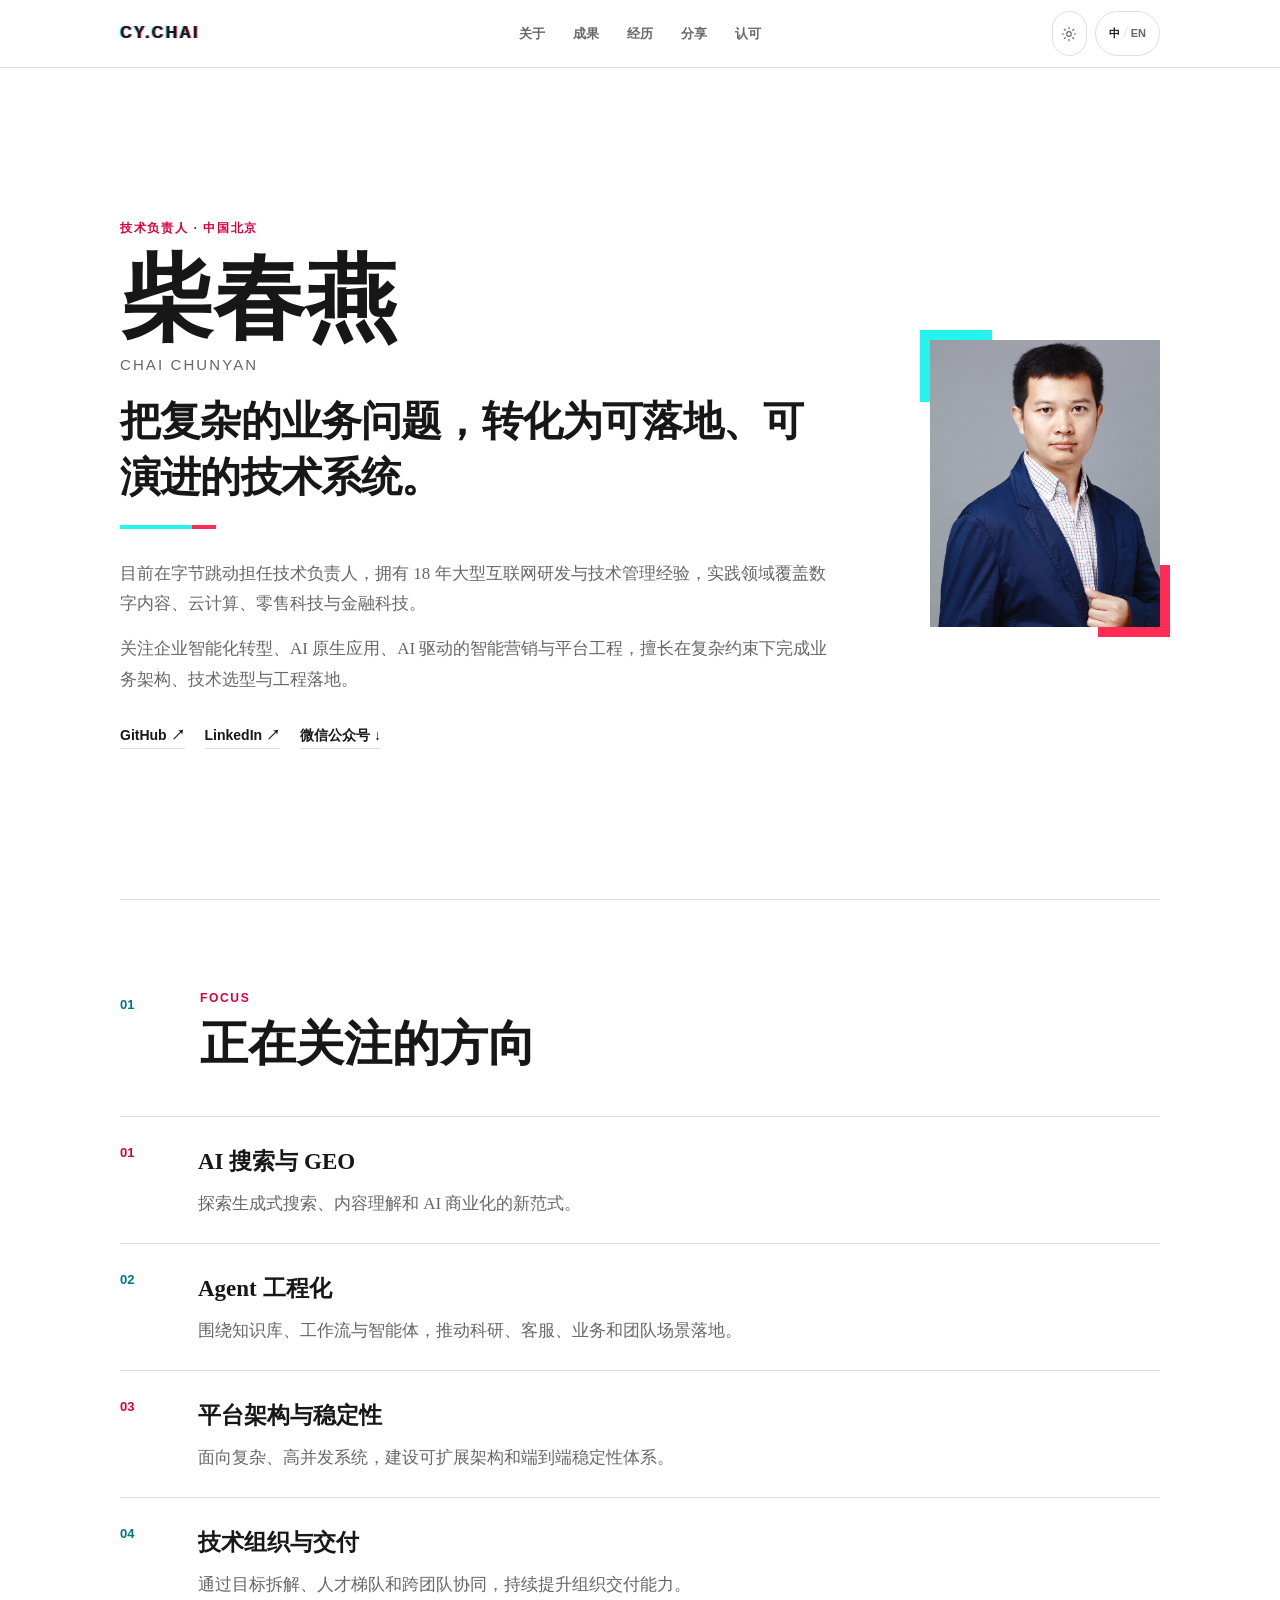
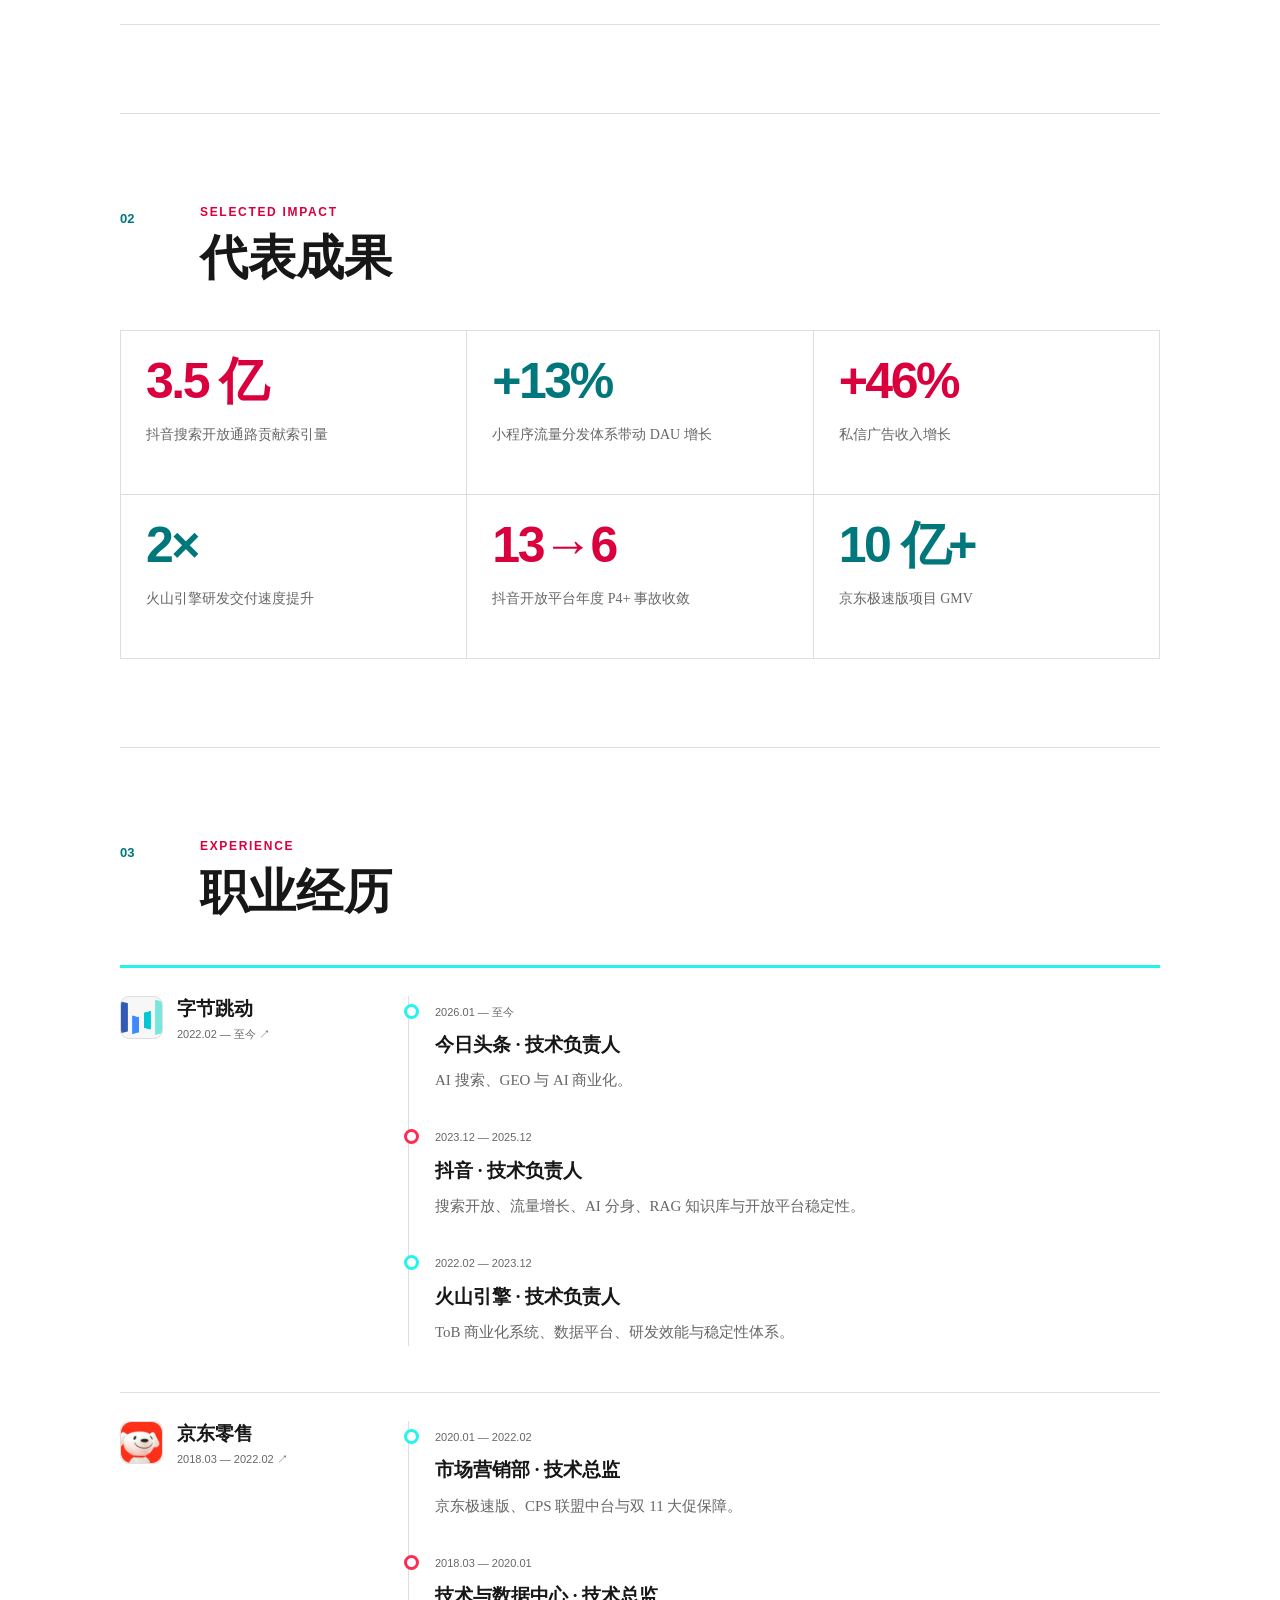
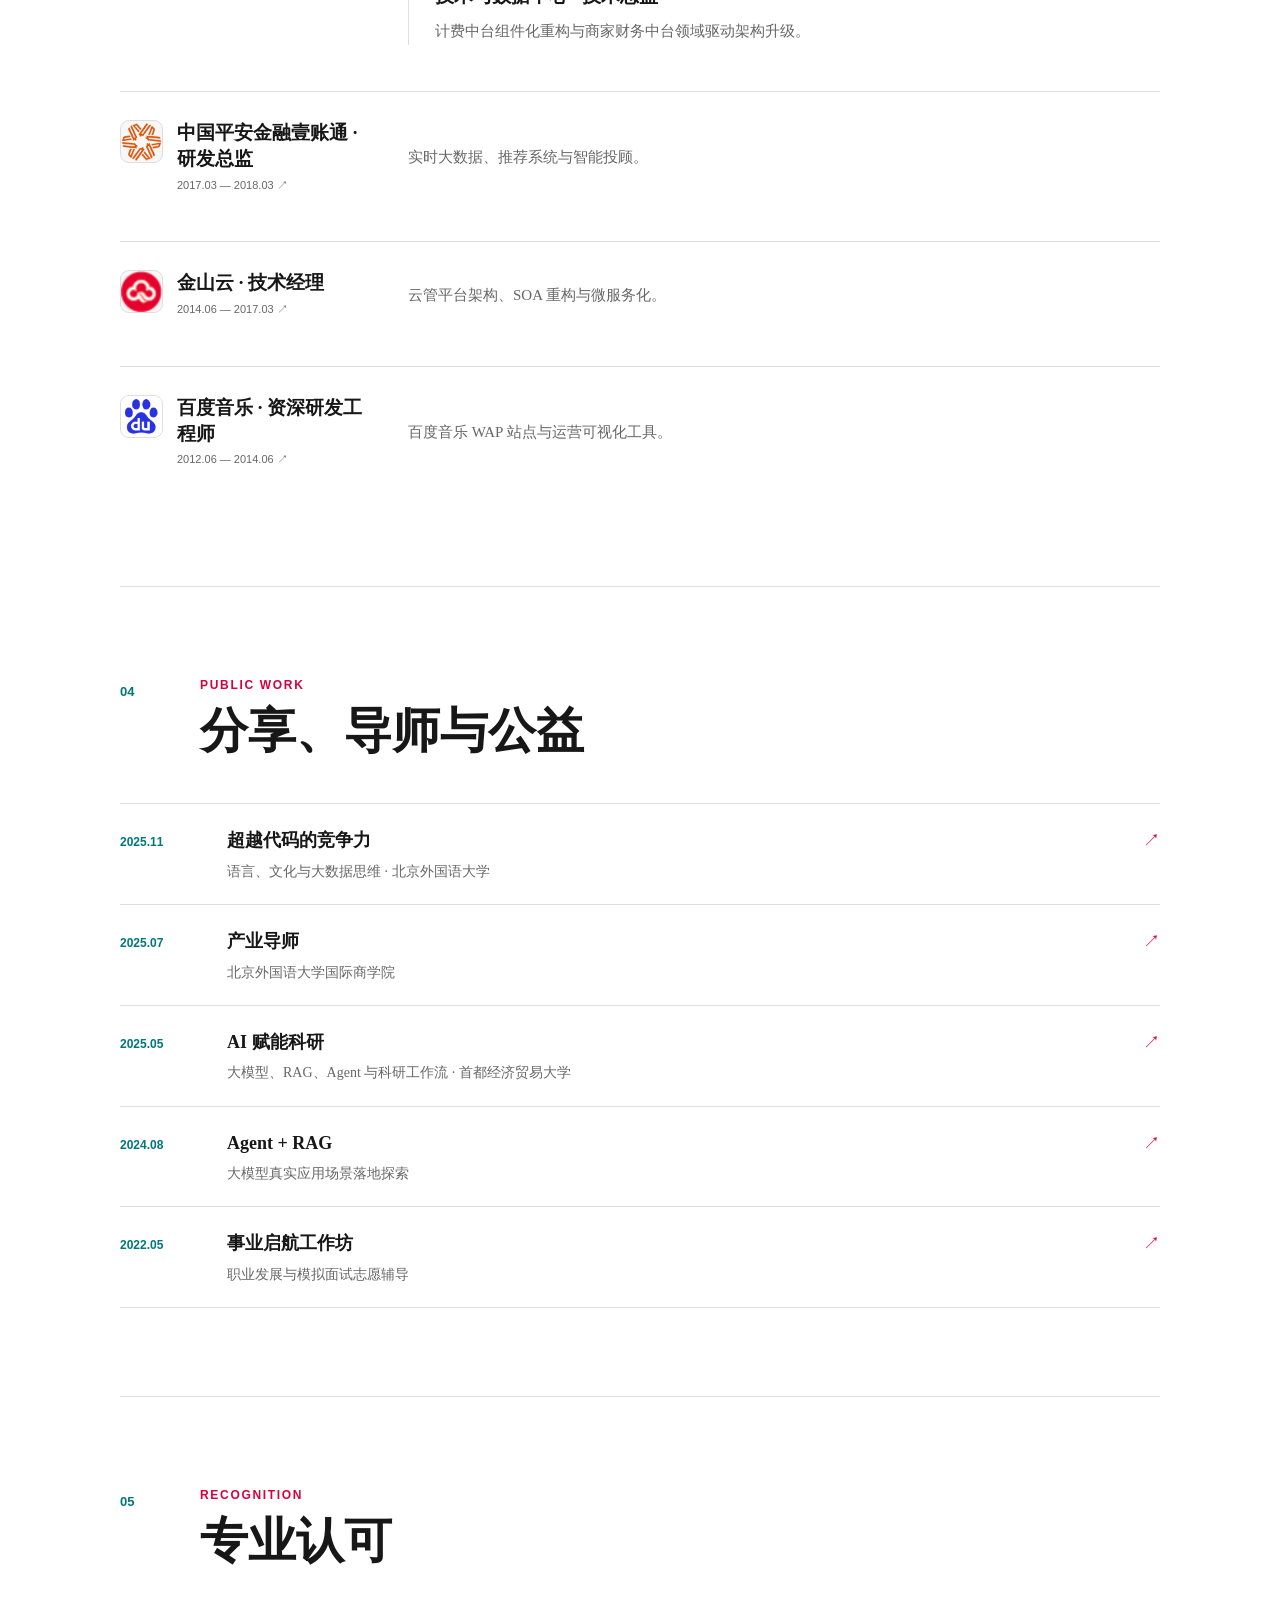
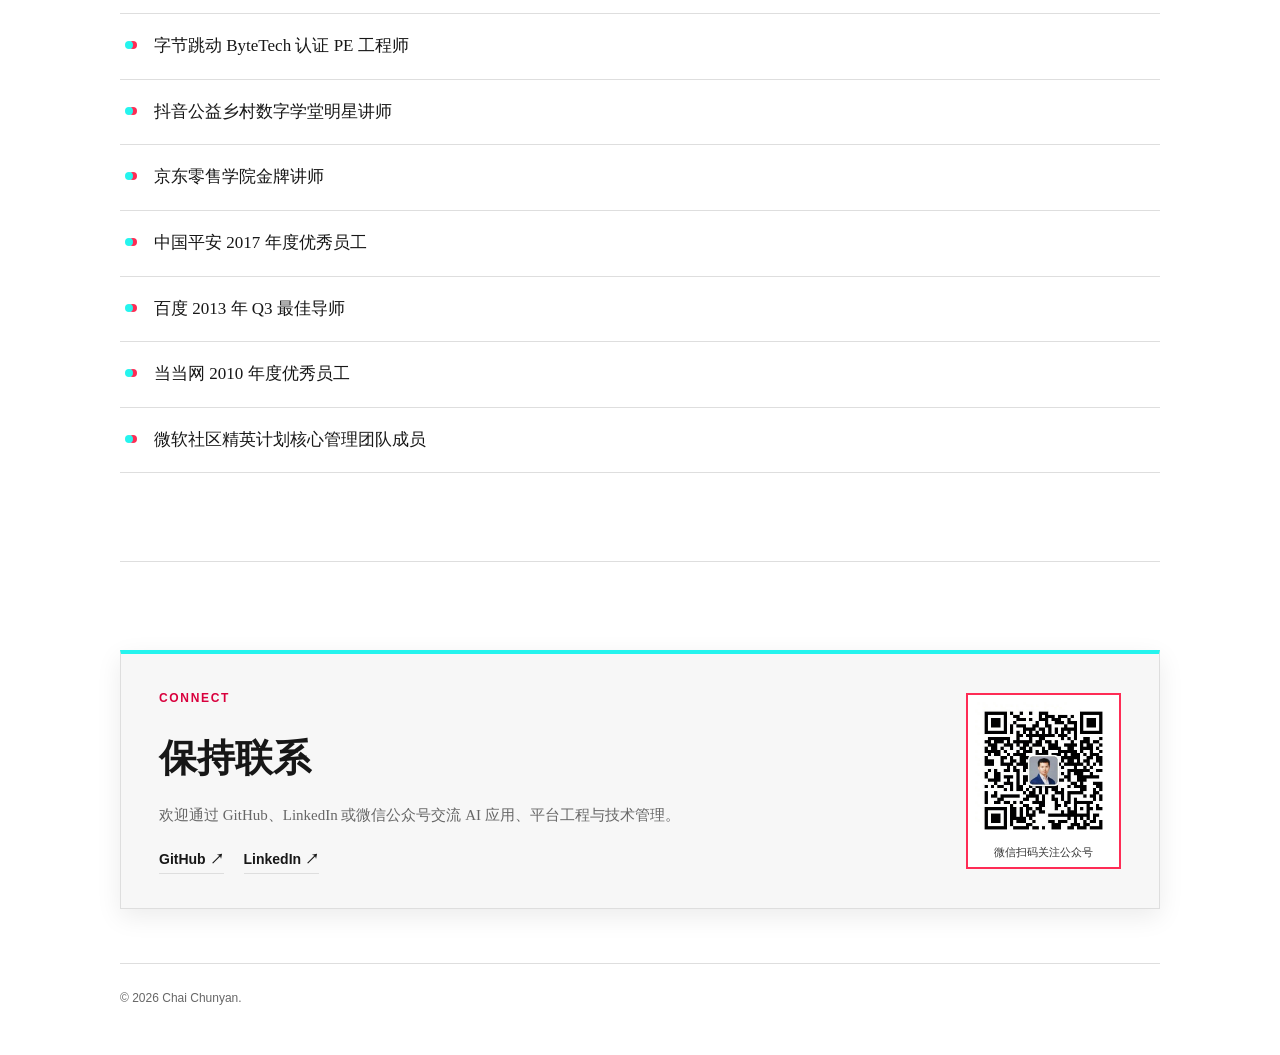
==== index.html @ ea85ab22 "publish personal website" ====
<!-- Generated by Trae Work -->
<!DOCTYPE html>
<html lang="zh-CN">
<head>
  <meta charset="UTF-8">
  <meta name="viewport" content="width=device-width, initial-scale=1.0">
  <meta name="description" content="柴春燕，字节跳动技术负责人。关注 AI 搜索、Agent 工程化、平台架构与技术管理。">
  <meta name="theme-color" content="#ffffff">
  <meta property="og:title" content="柴春燕 | Chai Chunyan">
  <meta property="og:description" content="Technology Leader · AI Search · Agent Engineering · Platform Architecture">
  <meta property="og:image" content="./assets/chai-chunyan-profile.jpg">
  <title>柴春燕 | Chai Chunyan</title>
  <link rel="stylesheet" href="./styles.css">
</head>
<body>
  <a class="skip-link" href="#main" data-zh="跳到正文" data-en="Skip to content">跳到正文</a>

  <header class="topbar">
    <a class="wordmark" href="#about" aria-label="柴春燕个人主页">CY.CHAI</a>
    <nav class="nav-links" aria-label="Primary navigation">
      <a href="#about" data-zh="关于" data-en="About">关于</a>
      <a href="#impact" data-zh="成果" data-en="Impact">成果</a>
      <a href="#experience" data-zh="经历" data-en="Experience">经历</a>
      <a href="#public" data-zh="分享" data-en="Public Work">分享</a>
      <a href="#recognition" data-zh="认可" data-en="Recognition">认可</a>
    </nav>
    <div class="header-controls">
      <button class="theme-toggle" type="button" aria-label="切换为黑色主题" aria-pressed="false">
        <svg class="theme-sun" viewBox="0 0 24 24" aria-hidden="true"><circle cx="12" cy="12" r="3.5"/><path d="M12 2v2.2M12 19.8V22M2 12h2.2M19.8 12H22M4.9 4.9l1.6 1.6M17.5 17.5l1.6 1.6M19.1 4.9l-1.6 1.6M6.5 17.5l-1.6 1.6"/></svg>
        <svg class="theme-moon" viewBox="0 0 24 24" aria-hidden="true"><path d="M20.4 15.3A8.5 8.5 0 0 1 8.7 3.6a8.5 8.5 0 1 0 11.7 11.7Z"/></svg>
      </button>
      <button class="language-toggle" type="button" aria-label="Switch to English" aria-pressed="false">
        <span class="toggle-option active">中</span><span class="toggle-divider">/</span><span class="toggle-option">EN</span>
      </button>
    </div>
  </header>

  <main id="main" class="page">
    <section id="about" class="hero">
      <div class="hero-copy">
        <p class="overline" data-zh="技术负责人 · 中国北京" data-en="Technology Leader · Beijing, China">技术负责人 · 中国北京</p>
        <h1><span data-zh="柴春燕" data-en="Chai Chunyan">柴春燕</span><small>Chai Chunyan</small></h1>
        <p class="hero-statement" data-zh="把复杂的业务问题，转化为可落地、可演进的技术系统。"
           data-en="Turning complex business problems into practical, evolvable technology systems.">
          把复杂的业务问题，转化为可落地、可演进的技术系统。
        </p>
        <div class="hero-intro">
          <p data-zh="目前在字节跳动担任技术负责人，拥有 18 年大型互联网研发与技术管理经验，实践领域覆盖数字内容、云计算、零售科技与金融科技。"
             data-en="I am a technology leader at ByteDance with 18 years of experience in large-scale internet engineering and technology management across digital content, cloud computing, retail technology, and fintech.">
            目前在字节跳动担任技术负责人，拥有 18 年大型互联网研发与技术管理经验，实践领域覆盖数字内容、云计算、零售科技与金融科技。
          </p>
          <p data-zh="关注企业智能化转型、AI 原生应用、AI 驱动的智能营销与平台工程，擅长在复杂约束下完成业务架构、技术选型与工程落地。"
             data-en="My work focuses on enterprise AI transformation, AI-native applications, AI-driven marketing, and platform engineering, with an emphasis on architecture and execution under real-world constraints.">
            关注企业智能化转型、AI 原生应用、AI 驱动的智能营销与平台工程，擅长在复杂约束下完成业务架构、技术选型与工程落地。
          </p>
        </div>
        <div class="hero-links">
          <a href="https://github.com/cychai" target="_blank" rel="noopener">GitHub ↗</a>
          <a href="https://www.linkedin.com/in/chaichunyan/" target="_blank" rel="noopener">LinkedIn ↗</a>
          <a href="#connect" data-zh="微信公众号 ↓" data-en="WeChat ↓">微信公众号 ↓</a>
        </div>
      </div>
      <figure class="portrait-frame">
        <img class="portrait" src="./assets/chai-chunyan-profile.jpg" alt="柴春燕肖像">
      </figure>
    </section>

    <section class="section focus-section">
      <header class="section-head">
        <p class="section-index">01</p>
        <div><p class="overline">Focus</p><h2 data-zh="正在关注的方向" data-en="What I Focus On">正在关注的方向</h2></div>
      </header>
      <div class="focus-list">
        <article><span>01</span><div><h3 data-zh="AI 搜索与 GEO" data-en="AI Search & GEO">AI 搜索与 GEO</h3><p data-zh="探索生成式搜索、内容理解和 AI 商业化的新范式。" data-en="Exploring new approaches to generative search, content understanding, and AI commercialization.">探索生成式搜索、内容理解和 AI 商业化的新范式。</p></div></article>
        <article><span>02</span><div><h3 data-zh="Agent 工程化" data-en="Agent Engineering">Agent 工程化</h3><p data-zh="围绕知识库、工作流与智能体，推动科研、客服、业务和团队场景落地。" data-en="Building knowledge bases, workflows, and agents for research, customer service, business, and team use cases.">围绕知识库、工作流与智能体，推动科研、客服、业务和团队场景落地。</p></div></article>
        <article><span>03</span><div><h3 data-zh="平台架构与稳定性" data-en="Platform Architecture & Reliability">平台架构与稳定性</h3><p data-zh="面向复杂、高并发系统，建设可扩展架构和端到端稳定性体系。" data-en="Designing scalable architecture and end-to-end reliability for complex, high-concurrency systems.">面向复杂、高并发系统，建设可扩展架构和端到端稳定性体系。</p></div></article>
        <article><span>04</span><div><h3 data-zh="技术组织与交付" data-en="Technology Leadership & Delivery">技术组织与交付</h3><p data-zh="通过目标拆解、人才梯队和跨团队协同，持续提升组织交付能力。" data-en="Improving organizational delivery through clear goals, talent development, and cross-functional collaboration.">通过目标拆解、人才梯队和跨团队协同，持续提升组织交付能力。</p></div></article>
      </div>
    </section>

    <section id="impact" class="section">
      <header class="section-head">
        <p class="section-index">02</p>
        <div><p class="overline">Selected Impact</p><h2 data-zh="代表成果" data-en="Selected Impact">代表成果</h2></div>
      </header>
      <div class="impact-grid">
        <article><strong data-zh="3.5 亿" data-en="350M">3.5 亿</strong><p data-zh="抖音搜索开放通路贡献索引量" data-en="items indexed through Douyin's open search pipeline">抖音搜索开放通路贡献索引量</p></article>
        <article><strong>+13%</strong><p data-zh="小程序流量分发体系带动 DAU 增长" data-en="DAU growth from mini-app traffic distribution">小程序流量分发体系带动 DAU 增长</p></article>
        <article><strong>+46%</strong><p data-zh="私信广告收入增长" data-en="growth in direct-message ad revenue">私信广告收入增长</p></article>
        <article><strong>2×</strong><p data-zh="火山引擎研发交付速度提升" data-en="faster engineering delivery at Volcano Engine">火山引擎研发交付速度提升</p></article>
        <article><strong>13→6</strong><p data-zh="抖音开放平台年度 P4+ 事故收敛" data-en="annual P4+ incidents reduced on Douyin Open Platform">抖音开放平台年度 P4+ 事故收敛</p></article>
        <article><strong data-zh="10 亿+" data-en="RMB 1B+">10 亿+</strong><p data-zh="京东极速版项目 GMV" data-en="GMV supported by JD Lite">京东极速版项目 GMV</p></article>
      </div>
    </section>

    <section id="experience" class="section">
      <header class="section-head">
        <p class="section-index">03</p>
        <div><p class="overline">Experience</p><h2 data-zh="职业经历" data-en="Experience">职业经历</h2></div>
      </header>
      <div class="experience-list">
        <article class="company">
          <a class="company-brand" href="https://www.bytedance.com/" target="_blank" rel="noopener"><img src="./assets/logo-bytedance-official.png" alt="字节跳动 Logo"><span><strong data-zh="字节跳动" data-en="ByteDance">字节跳动</strong><small>2022.02 — <span data-zh="至今" data-en="Present">至今</span> ↗</small></span></a>
          <div class="roles">
            <div class="role"><time>2026.01 — <span data-zh="至今" data-en="Present">至今</span></time><h3 data-zh="今日头条 · 技术负责人" data-en="Toutiao · Technology Leader">今日头条 · 技术负责人</h3><p data-zh="AI 搜索、GEO 与 AI 商业化。" data-en="AI search, generative engine optimization, and AI commercialization.">AI 搜索、GEO 与 AI 商业化。</p></div>
            <div class="role"><time>2023.12 — 2025.12</time><h3 data-zh="抖音 · 技术负责人" data-en="Douyin · Technology Leader">抖音 · 技术负责人</h3><p data-zh="搜索开放、流量增长、AI 分身、RAG 知识库与开放平台稳定性。" data-en="Open search, growth, AI avatars, RAG knowledge bases, and platform reliability.">搜索开放、流量增长、AI 分身、RAG 知识库与开放平台稳定性。</p></div>
            <div class="role"><time>2022.02 — 2023.12</time><h3 data-zh="火山引擎 · 技术负责人" data-en="Volcano Engine · Technology Leader">火山引擎 · 技术负责人</h3><p data-zh="ToB 商业化系统、数据平台、研发效能与稳定性体系。" data-en="B2B commercial systems, data platform, engineering effectiveness, and reliability.">ToB 商业化系统、数据平台、研发效能与稳定性体系。</p></div>
          </div>
        </article>

        <article class="company">
          <a class="company-brand" href="https://www.jd.com/" target="_blank" rel="noopener"><img src="./assets/logo-jd-official.ico" alt="京东 Logo"><span><strong data-zh="京东零售" data-en="JD Retail">京东零售</strong><small>2018.03 — 2022.02 ↗</small></span></a>
          <div class="roles">
            <div class="role"><time>2020.01 — 2022.02</time><h3 data-zh="市场营销部 · 技术总监" data-en="Marketing · Technology Director">市场营销部 · 技术总监</h3><p data-zh="京东极速版、CPS 联盟中台与双 11 大促保障。" data-en="JD Lite, the CPS affiliate platform, and Double 11 reliability.">京东极速版、CPS 联盟中台与双 11 大促保障。</p></div>
            <div class="role"><time>2018.03 — 2020.01</time><h3 data-zh="技术与数据中心 · 技术总监" data-en="Technology & Data Center · Technology Director">技术与数据中心 · 技术总监</h3><p data-zh="计费中台组件化重构与商家财务中台领域驱动架构升级。" data-en="Modular billing-platform refactoring and a DDD upgrade of the merchant-finance platform.">计费中台组件化重构与商家财务中台领域驱动架构升级。</p></div>
          </div>
        </article>

        <article class="company compact"><a class="company-brand" href="https://www.ocft.com/" target="_blank" rel="noopener"><img src="./assets/logo-ocft-official.png" alt="金融壹账通 Logo"><span><strong data-zh="中国平安金融壹账通 · 研发总监" data-en="OneConnect · R&D Director">中国平安金融壹账通 · 研发总监</strong><small>2017.03 — 2018.03 ↗</small></span></a><p data-zh="实时大数据、推荐系统与智能投顾。" data-en="Real-time data, recommendation systems, and robo-advisory.">实时大数据、推荐系统与智能投顾。</p></article>
        <article class="company compact"><a class="company-brand" href="https://www.ksyun.com/" target="_blank" rel="noopener"><img src="./assets/logo-ksyun-official.ico" alt="金山云 Logo"><span><strong data-zh="金山云 · 技术经理" data-en="Kingsoft Cloud · Technology Manager">金山云 · 技术经理</strong><small>2014.06 — 2017.03 ↗</small></span></a><p data-zh="云管平台架构、SOA 重构与微服务化。" data-en="Cloud-management architecture, SOA refactoring, and microservices.">云管平台架构、SOA 重构与微服务化。</p></article>
        <article class="company compact"><a class="company-brand" href="https://www.baidu.com/" target="_blank" rel="noopener"><img src="./assets/logo-baidu.ico" alt="百度 Logo"><span><strong data-zh="百度音乐 · 资深研发工程师" data-en="Baidu Music · Senior Software Engineer">百度音乐 · 资深研发工程师</strong><small>2012.06 — 2014.06 ↗</small></span></a><p data-zh="百度音乐 WAP 站点与运营可视化工具。" data-en="Baidu Music's WAP site and visual operations tooling.">百度音乐 WAP 站点与运营可视化工具。</p></article>
      </div>
    </section>

    <section id="public" class="section">
      <header class="section-head">
        <p class="section-index">04</p>
        <div><p class="overline">Public Work</p><h2 data-zh="分享、导师与公益" data-en="Talks, Mentoring & Service">分享、导师与公益</h2></div>
      </header>
      <div class="link-list">
        <a href="https://ibs.bfsu.edu.cn/info/1481/45311.htm" target="_blank" rel="noopener"><time>2025.11</time><div><strong data-zh="超越代码的竞争力" data-en="Beyond Code">超越代码的竞争力</strong><p data-zh="语言、文化与大数据思维 · 北京外国语大学" data-en="Language, culture, and data thinking · BFSU">语言、文化与大数据思维 · 北京外国语大学</p></div><span>↗</span></a>
        <a href="https://ibs.bfsu.edu.cn/info/1811/10241.htm" target="_blank" rel="noopener"><time>2025.07</time><div><strong data-zh="产业导师" data-en="Industry Mentor">产业导师</strong><p data-zh="北京外国语大学国际商学院" data-en="BFSU International Business School">北京外国语大学国际商学院</p></div><span>↗</span></a>
        <a href="https://isem.cueb.edu.cn/xyxw/f3e5d3374fd74f138f6528d48d45f301.htm" target="_blank" rel="noopener"><time>2025.05</time><div><strong data-zh="AI 赋能科研" data-en="AI for Research">AI 赋能科研</strong><p data-zh="大模型、RAG、Agent 与科研工作流 · 首都经济贸易大学" data-en="LLMs, RAG, agents, and research workflows · CUEB">大模型、RAG、Agent 与科研工作流 · 首都经济贸易大学</p></div><span>↗</span></a>
        <a href="https://blog.csdn.net/Datawhale/article/details/140787471" target="_blank" rel="noopener"><time>2024.08</time><div><strong>Agent + RAG</strong><p data-zh="大模型真实应用场景落地探索" data-en="Exploring real-world LLM applications">大模型真实应用场景落地探索</p></div><span>↗</span></a>
        <a href="https://www.sohu.com/a/550939091_121124008" target="_blank" rel="noopener"><time>2022.05</time><div><strong data-zh="事业启航工作坊" data-en="Career Launch Workshop">事业启航工作坊</strong><p data-zh="职业发展与模拟面试志愿辅导" data-en="Volunteer career and interview mentoring">职业发展与模拟面试志愿辅导</p></div><span>↗</span></a>
      </div>
    </section>

    <section id="recognition" class="section">
      <header class="section-head">
        <p class="section-index">05</p>
        <div><p class="overline">Recognition</p><h2 data-zh="专业认可" data-en="Recognition">专业认可</h2></div>
      </header>
      <div class="recognition-list">
        <p data-zh="字节跳动 ByteTech 认证 PE 工程师" data-en="ByteDance ByteTech-certified PE Engineer">字节跳动 ByteTech 认证 PE 工程师</p>
        <p data-zh="抖音公益乡村数字学堂明星讲师" data-en="Star Lecturer, Douyin Rural Digital Classroom">抖音公益乡村数字学堂明星讲师</p>
        <p data-zh="京东零售学院金牌讲师" data-en="JD Retail Academy Gold Lecturer">京东零售学院金牌讲师</p>
        <p data-zh="中国平安 2017 年度优秀员工" data-en="Ping An 2017 Employee of the Year">中国平安 2017 年度优秀员工</p>
        <p data-zh="百度 2013 年 Q3 最佳导师" data-en="Baidu 2013 Q3 Best Mentor">百度 2013 年 Q3 最佳导师</p>
        <p data-zh="当当网 2010 年度优秀员工" data-en="Dangdang 2010 Employee of the Year">当当网 2010 年度优秀员工</p>
        <p data-zh="微软社区精英计划核心管理团队成员" data-en="Core management team member, Microsoft Community Elite Program">微软社区精英计划核心管理团队成员</p>
      </div>
    </section>

    <section id="connect" class="connect">
      <div><p class="overline">Connect</p><h2 data-zh="保持联系" data-en="Stay in Touch">保持联系</h2><p data-zh="欢迎通过 GitHub、LinkedIn 或微信公众号交流 AI 应用、平台工程与技术管理。" data-en="Connect with me on GitHub, LinkedIn, or WeChat to discuss AI applications, platform engineering, and technology leadership.">欢迎通过 GitHub、LinkedIn 或微信公众号交流 AI 应用、平台工程与技术管理。</p><div class="connect-links"><a href="https://github.com/cychai" target="_blank" rel="noopener">GitHub ↗</a><a href="https://www.linkedin.com/in/chaichunyan/" target="_blank" rel="noopener">LinkedIn ↗</a></div></div>
      <figure class="qr-card"><img src="./assets/wechat-qr.jpg" alt="微信公众号二维码"><figcaption data-zh="微信扫码关注公众号" data-en="Scan with WeChat">微信扫码关注公众号</figcaption></figure>
    </section>

    <footer><p>© <span id="year">2026</span> Chai Chunyan.</p></footer>
  </main>
  <script src="./script.js"></script>
</body>
</html>
---- styles.css ----
:root {
  --bg: #ffffff;
  --surface: #f7f7f7;
  --ink: #171717;
  --muted: #676767;
  --rule: #dedede;
  --cyan: #00777b;
  --cyan-bright: #25f4ee;
  --pink: #d9003d;
  --pink-bright: #fe2c55;
  --overlay: rgba(255, 255, 255, 0.96);
  --shadow: rgba(0, 0, 0, 0.08);
  --font-zh: "Songti SC", STSong, SimSun, "Noto Serif CJK SC", serif;
  --font-en: "Trebuchet MS", Helvetica, sans-serif;
  --max: 1040px;
}

:root[data-theme="dark"] {
  --bg: #0a0a0a;
  --surface: #151515;
  --ink: #f3f3f3;
  --muted: #a9a9a9;
  --rule: #333333;
  --cyan: #25f4ee;
  --pink: #ff5274;
  --overlay: rgba(10, 10, 10, 0.96);
  --shadow: rgba(0, 0, 0, 0.34);
}

* {
  box-sizing: border-box;
}

html {
  scroll-behavior: smooth;
  scroll-padding-top: 88px;
}

html:lang(zh-CN) body {
  font-family: var(--font-zh);
}

html:lang(en) body {
  font-family: var(--font-en);
}

body {
  margin: 0;
  color: var(--ink);
  background: var(--bg);
  font-size: 17px;
  line-height: 1.8;
  transition: color 180ms ease, background 180ms ease;
  -webkit-font-smoothing: antialiased;
}

a {
  color: inherit;
  text-decoration: none;
}

button {
  font: inherit;
}

.skip-link {
  position: fixed;
  top: 8px;
  left: 8px;
  z-index: 100;
  padding: 7px 12px;
  color: var(--bg);
  background: var(--ink);
  transform: translateY(-160%);
}

.skip-link:focus {
  transform: translateY(0);
}

.topbar {
  position: sticky;
  top: 0;
  z-index: 20;
  display: grid;
  grid-template-columns: 1fr auto 1fr;
  align-items: center;
  min-height: 68px;
  padding: 0 max(24px, calc((100vw - var(--max)) / 2));
  background: var(--overlay);
  border-bottom: 1px solid var(--rule);
  backdrop-filter: blur(16px);
}

.wordmark {
  width: fit-content;
  font-family: var(--font-en);
  font-size: 16px;
  font-weight: 700;
  letter-spacing: 0.14em;
  text-shadow: -1px 0 var(--cyan-bright), 1px 0 var(--pink-bright);
}

.nav-links {
  display: flex;
  gap: 28px;
  font-size: 13px;
  font-weight: 700;
}

.nav-links a {
  position: relative;
  color: var(--muted);
}

.nav-links a:hover {
  color: var(--ink);
}

.nav-links a::after {
  position: absolute;
  right: 0;
  bottom: -7px;
  left: 0;
  height: 2px;
  background: var(--pink-bright);
  content: "";
  transform: scaleX(0);
  transition: transform 160ms ease;
}

.nav-links a:hover::after {
  transform: scaleX(1);
}

.header-controls {
  display: flex;
  gap: 8px;
  justify-self: end;
}

.theme-toggle,
.language-toggle {
  display: inline-flex;
  align-items: center;
  justify-content: center;
  min-height: 35px;
  color: var(--muted);
  background: var(--bg);
  border: 1px solid var(--rule);
  border-radius: 999px;
  cursor: pointer;
}

.theme-toggle {
  width: 35px;
  padding: 0;
}

.theme-toggle svg {
  width: 16px;
  height: 16px;
  fill: none;
  stroke: currentColor;
  stroke-linecap: round;
  stroke-linejoin: round;
  stroke-width: 1.7;
}

.theme-moon {
  display: none;
}

:root[data-theme="dark"] .theme-sun {
  display: none;
}

:root[data-theme="dark"] .theme-moon {
  display: block;
}

.language-toggle {
  padding: 6px 10px;
}

.toggle-option {
  padding: 0 3px;
  font-family: var(--font-en);
  font-size: 11px;
  font-weight: 700;
}

.toggle-option.active {
  color: var(--ink);
}

.toggle-divider {
  color: var(--rule);
}

.page {
  width: min(var(--max), calc(100% - 48px));
  margin: 0 auto;
}

.hero {
  display: grid;
  grid-template-columns: minmax(0, 1fr) 230px;
  gap: clamp(44px, 8vw, 100px);
  align-items: center;
  min-height: calc(100vh - 68px);
  padding: 72px 0;
  border-bottom: 1px solid var(--rule);
}

.overline {
  margin: 0 0 14px;
  color: var(--pink);
  font-family: var(--font-en);
  font-size: 12px;
  font-weight: 700;
  letter-spacing: 0.14em;
  text-transform: uppercase;
}

.hero h1 {
  display: grid;
  margin: 0 0 22px;
  font-size: clamp(55px, 8vw, 92px);
  font-weight: 700;
  letter-spacing: 0.01em;
  line-height: 1;
}

.hero h1 small {
  margin-top: 12px;
  color: var(--muted);
  font-family: var(--font-en);
  font-size: 15px;
  font-weight: 400;
  letter-spacing: 0.14em;
  text-transform: uppercase;
}

html:lang(en) .hero h1 small {
  display: none;
}

.hero-statement {
  max-width: 700px;
  margin: 0 0 30px;
  font-size: clamp(25px, 3.5vw, 41px);
  font-weight: 700;
  letter-spacing: -0.02em;
  line-height: 1.35;
}

.hero-statement::after {
  display: block;
  width: 72px;
  height: 4px;
  margin-top: 20px;
  background: var(--cyan-bright);
  border-right: 24px solid var(--pink-bright);
  content: "";
}

.hero-intro {
  max-width: 720px;
  color: var(--muted);
}

.hero-intro p {
  margin: 0 0 14px;
}

.hero-links,
.connect-links {
  display: flex;
  flex-wrap: wrap;
  gap: 20px;
  margin-top: 28px;
  font-family: var(--font-en);
  font-size: 14px;
  font-weight: 700;
}

.hero-links a,
.connect-links a {
  border-bottom: 1px solid var(--rule);
}

.hero-links a:hover,
.connect-links a:hover {
  color: var(--pink);
  border-color: var(--pink);
}

.portrait-frame {
  position: relative;
  width: 230px;
  margin: 0;
}

.portrait-frame::before,
.portrait-frame::after {
  position: absolute;
  z-index: -1;
  width: 72px;
  height: 72px;
  content: "";
}

.portrait-frame::before {
  top: -10px;
  left: -10px;
  background: var(--cyan-bright);
}

.portrait-frame::after {
  right: -10px;
  bottom: -10px;
  background: var(--pink-bright);
}

.portrait {
  display: block;
  width: 100%;
  aspect-ratio: 4 / 5;
  object-fit: cover;
  object-position: center 15%;
  filter: saturate(0.78) contrast(1.04);
}

.section {
  padding: 88px 0;
  border-bottom: 1px solid var(--rule);
}

.section-head {
  display: grid;
  grid-template-columns: 80px 1fr;
  align-items: start;
  margin-bottom: 44px;
}

.section-index {
  margin: 5px 0 0;
  color: var(--cyan);
  font-family: var(--font-en);
  font-size: 13px;
  font-weight: 700;
}

.section-head .overline {
  margin-bottom: 5px;
}

.section-head h2 {
  margin: 0;
  font-size: clamp(32px, 4vw, 48px);
  line-height: 1.2;
}

.focus-list {
  border-top: 1px solid var(--rule);
}

.focus-list article {
  display: grid;
  grid-template-columns: 52px minmax(0, 1fr);
  gap: 26px;
  padding: 24px 0;
  border-bottom: 1px solid var(--rule);
}

.focus-list article > span {
  color: var(--pink);
  font-family: var(--font-en);
  font-size: 13px;
  font-weight: 700;
}

.focus-list article:nth-child(even) > span {
  color: var(--cyan);
}

.focus-list h3 {
  margin: 0 0 6px;
  font-size: 23px;
}

.focus-list p {
  max-width: 720px;
  margin: 0;
  color: var(--muted);
}

.impact-grid {
  display: grid;
  grid-template-columns: repeat(3, minmax(0, 1fr));
  border-top: 1px solid var(--rule);
  border-left: 1px solid var(--rule);
}

.impact-grid article {
  min-height: 164px;
  padding: 25px;
  border-right: 1px solid var(--rule);
  border-bottom: 1px solid var(--rule);
}

.impact-grid strong {
  display: block;
  margin-bottom: 18px;
  color: var(--pink);
  font-family: var(--font-en);
  font-size: clamp(34px, 4vw, 50px);
  letter-spacing: -0.05em;
  line-height: 1;
}

.impact-grid article:nth-child(even) strong {
  color: var(--cyan);
}

.impact-grid p {
  margin: 0;
  color: var(--muted);
  font-size: 14px;
  line-height: 1.55;
}

.experience-list {
  display: grid;
  gap: 18px;
}

.company {
  display: grid;
  grid-template-columns: 250px minmax(0, 1fr);
  gap: 38px;
  padding: 28px 0;
  border-top: 1px solid var(--rule);
}

.company:first-child {
  border-top: 3px solid var(--cyan-bright);
}

.company-brand {
  display: flex;
  align-items: flex-start;
  gap: 14px;
  width: fit-content;
}

.company-brand img {
  width: 43px;
  height: 43px;
  object-fit: contain;
  background: var(--surface);
  border: 1px solid var(--rule);
  border-radius: 9px;
}

.company-brand > span {
  display: grid;
}

.company-brand strong {
  font-size: 19px;
  line-height: 1.35;
}

.company-brand small {
  margin-top: 4px;
  color: var(--muted);
  font-family: var(--font-en);
  font-size: 11px;
}

.roles {
  position: relative;
  display: grid;
  gap: 27px;
  padding-left: 26px;
  border-left: 1px solid var(--rule);
}

.role {
  position: relative;
}

.role::before {
  position: absolute;
  top: 8px;
  left: -31px;
  width: 9px;
  height: 9px;
  background: var(--bg);
  border: 3px solid var(--cyan-bright);
  border-radius: 50%;
  content: "";
}

.role:nth-child(even)::before {
  border-color: var(--pink-bright);
}

.role time {
  color: var(--muted);
  font-family: var(--font-en);
  font-size: 11px;
}

.role h3 {
  margin: 2px 0 5px;
  font-size: 19px;
}

.role p,
.company.compact > p {
  margin: 0;
  color: var(--muted);
  font-size: 15px;
}

.company.compact {
  align-items: center;
}

.link-list {
  border-top: 1px solid var(--rule);
}

.link-list > a {
  display: grid;
  grid-template-columns: 85px minmax(0, 1fr) auto;
  gap: 22px;
  align-items: baseline;
  padding: 20px 0;
  border-bottom: 1px solid var(--rule);
  transition: padding 160ms ease;
}

.link-list > a:hover {
  padding-left: 8px;
}

.link-list time {
  color: var(--cyan);
  font-family: var(--font-en);
  font-size: 12px;
  font-weight: 700;
}

.link-list strong {
  font-size: 18px;
}

.link-list p {
  margin: 2px 0 0;
  color: var(--muted);
  font-size: 14px;
}

.link-list > a > span {
  color: var(--pink);
  font-family: var(--font-en);
}

.recognition-list {
  border-top: 1px solid var(--rule);
}

.recognition-list p {
  position: relative;
  margin: 0;
  padding: 17px 16px 17px 34px;
  border-bottom: 1px solid var(--rule);
}

.recognition-list p::before {
  position: absolute;
  top: 27px;
  left: 5px;
  width: 8px;
  height: 8px;
  background: var(--cyan-bright);
  border-radius: 50%;
  box-shadow: 4px 0 0 var(--pink-bright);
  content: "";
}

.connect {
  display: grid;
  grid-template-columns: minmax(0, 1fr) 155px;
  gap: 48px;
  align-items: center;
  margin: 88px 0 54px;
  padding: 34px 38px;
  background: var(--surface);
  border: 1px solid var(--rule);
  border-top: 4px solid var(--cyan-bright);
  box-shadow: 0 8px 24px var(--shadow);
}

.connect h2 {
  margin: 0 0 10px;
  font-size: clamp(27px, 3vw, 38px);
}

.connect > div > p:not(.overline) {
  max-width: 650px;
  margin: 0;
  color: var(--muted);
  font-size: 15px;
}

.connect-links {
  margin-top: 18px;
}

.qr-card {
  margin: 0;
  padding: 7px;
  background: #ffffff;
  border: 2px solid var(--pink-bright);
}

.qr-card img {
  display: block;
  width: 100%;
  height: auto;
}

.qr-card figcaption {
  padding: 6px 2px 1px;
  color: #333333;
  font-family: var(--font-zh);
  font-size: 11px;
  line-height: 1.35;
  text-align: center;
}

footer {
  padding: 24px 0 46px;
  border-top: 1px solid var(--rule);
}

footer p {
  margin: 0;
  color: var(--muted);
  font-family: var(--font-en);
  font-size: 12px;
}

:focus-visible {
  outline: 2px solid var(--pink);
  outline-offset: 3px;
}

@media (max-width: 820px) {
  .nav-links {
    display: none;
  }

  .hero {
    grid-template-columns: 1fr 180px;
  }

  .portrait-frame {
    width: 180px;
  }

  .impact-grid {
    grid-template-columns: repeat(2, minmax(0, 1fr));
  }

  .company {
    grid-template-columns: 210px minmax(0, 1fr);
    gap: 26px;
  }
}

@media (max-width: 640px) {
  html {
    scroll-padding-top: 68px;
  }

  .topbar {
    grid-template-columns: 1fr auto;
    min-height: 60px;
    padding: 0 18px;
  }

  .header-controls {
    grid-column: 2;
  }

  .page {
    width: min(100% - 36px, 560px);
  }

  .hero {
    grid-template-columns: 1fr;
    min-height: auto;
    padding: 52px 0 64px;
  }

  .portrait-frame {
    grid-row: 1;
    width: 128px;
  }

  .hero h1 {
    font-size: 48px;
  }

  .hero-statement {
    font-size: 27px;
  }

  .section {
    padding: 64px 0;
  }

  .section-head {
    grid-template-columns: 44px 1fr;
    margin-bottom: 32px;
  }

  .impact-grid {
    grid-template-columns: 1fr;
  }

  .company,
  .company.compact {
    grid-template-columns: 1fr;
    gap: 22px;
  }

  .company.compact > p {
    padding-left: 57px;
  }

  .roles {
    margin-left: 20px;
  }

  .link-list > a {
    grid-template-columns: 65px minmax(0, 1fr) auto;
    gap: 12px;
  }

  .connect {
    grid-template-columns: 1fr;
    gap: 28px;
    margin: 64px 0 42px;
    padding: 28px;
  }

  .qr-card {
    width: 150px;
  }
}

@media print {
  .topbar {
    display: none;
  }

  :root,
  :root[data-theme="dark"] {
    --bg: #ffffff;
    --surface: #ffffff;
    --ink: #000000;
    --muted: #444444;
    --rule: #cccccc;
  }

  .page {
    width: 100%;
  }

  .hero {
    min-height: auto;
  }

  .section,
  .company {
    break-inside: avoid;
  }
}
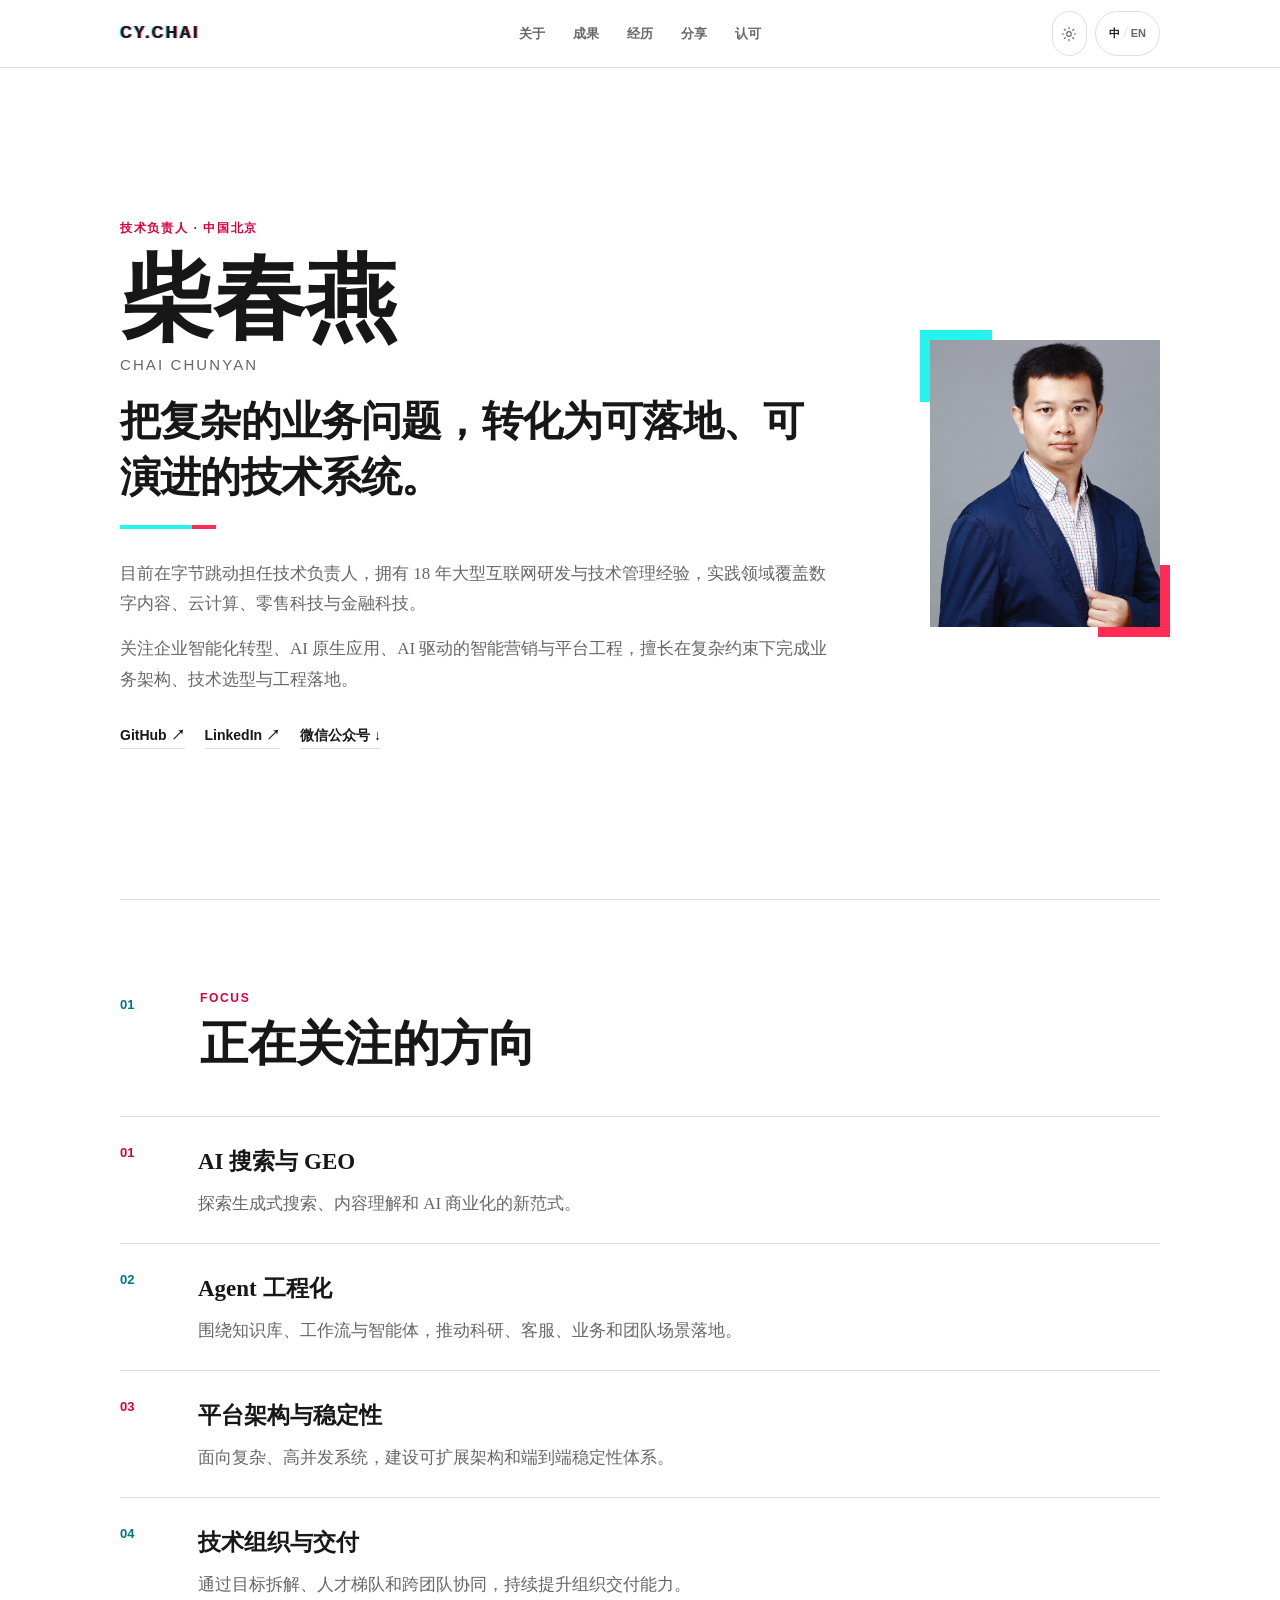
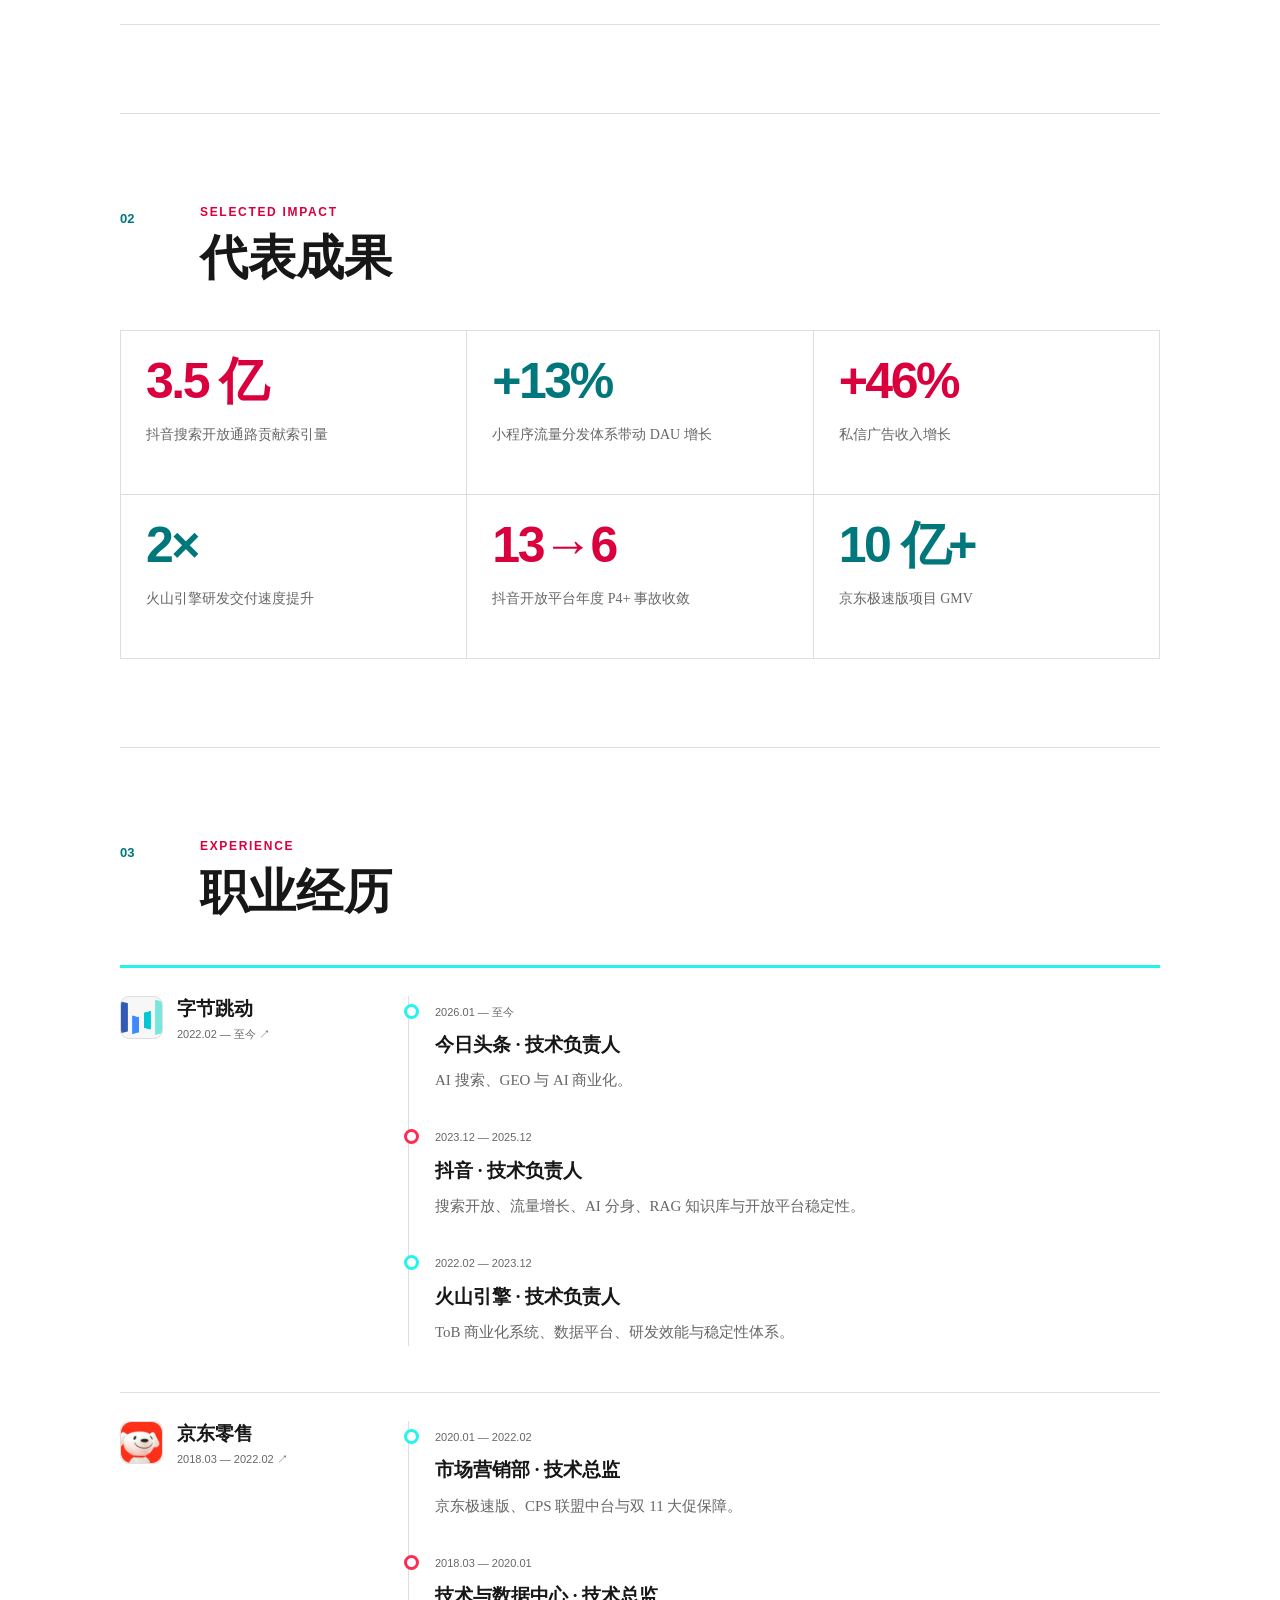
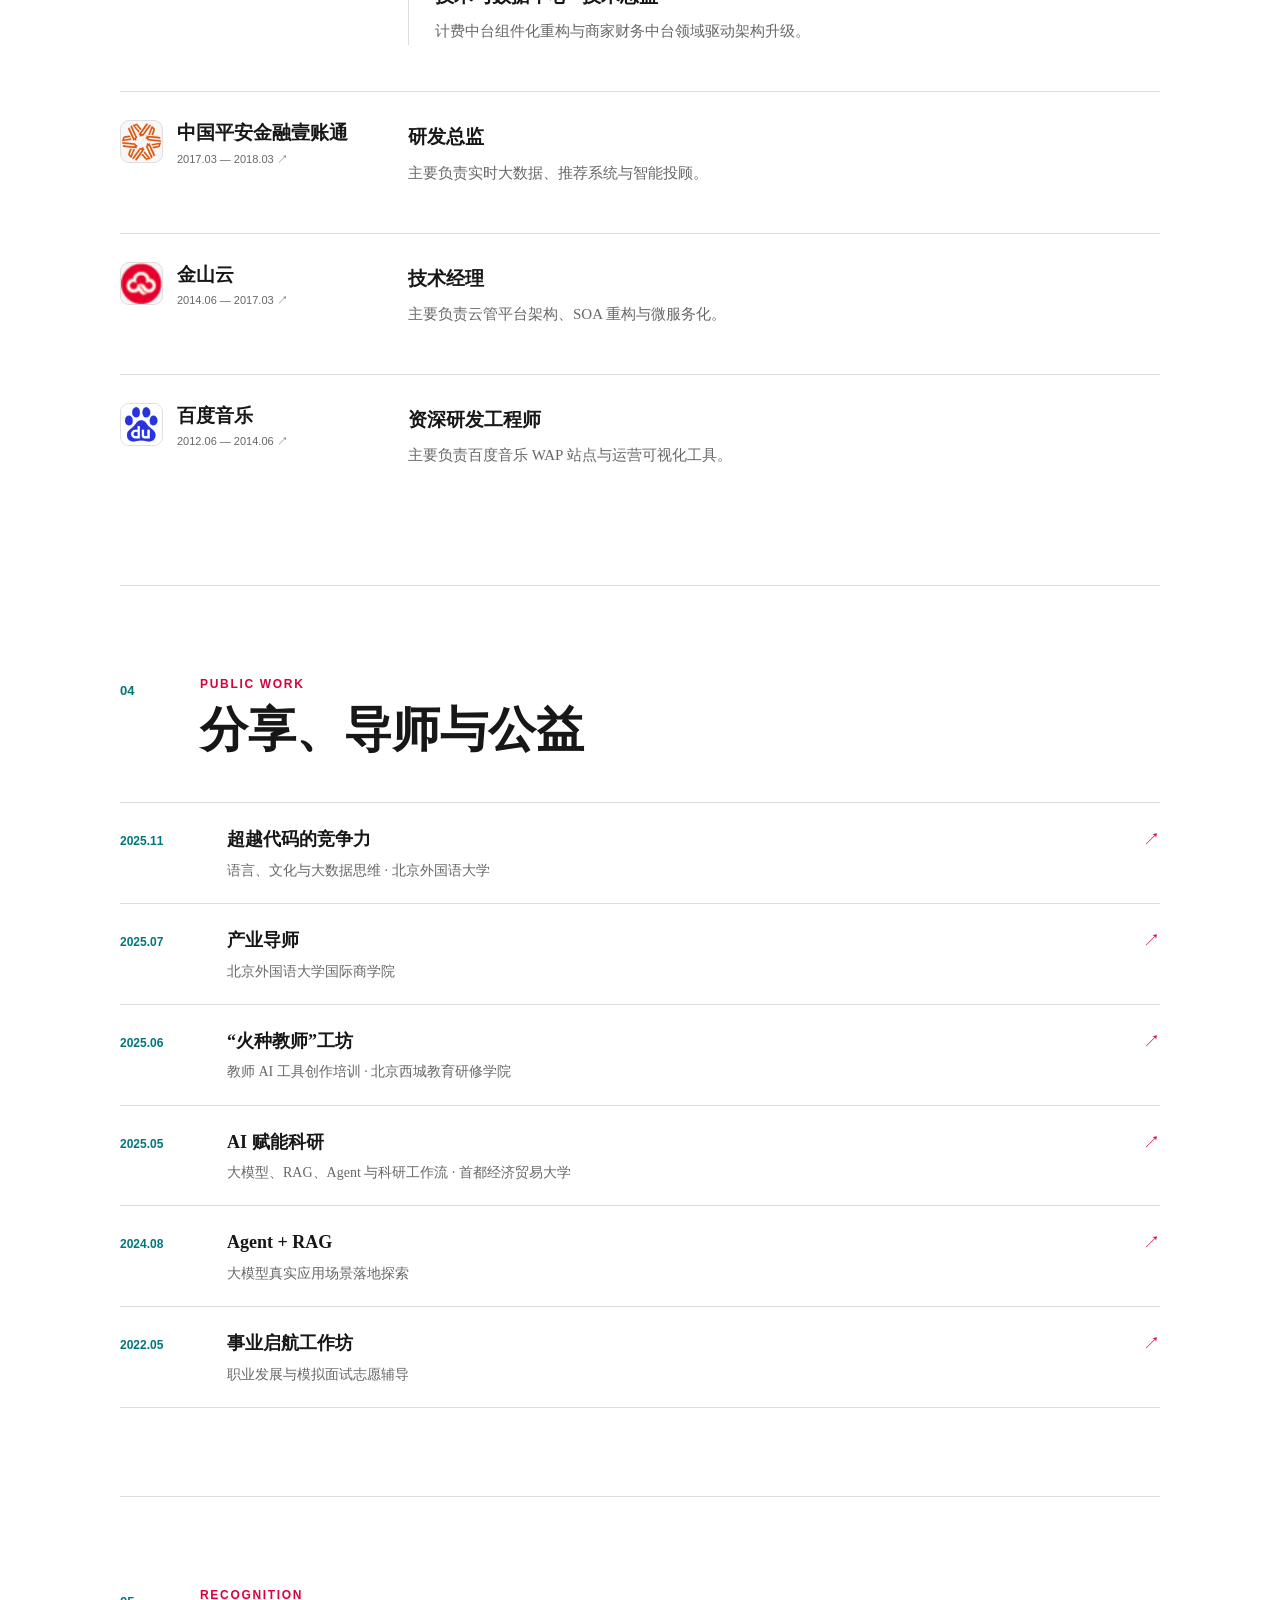
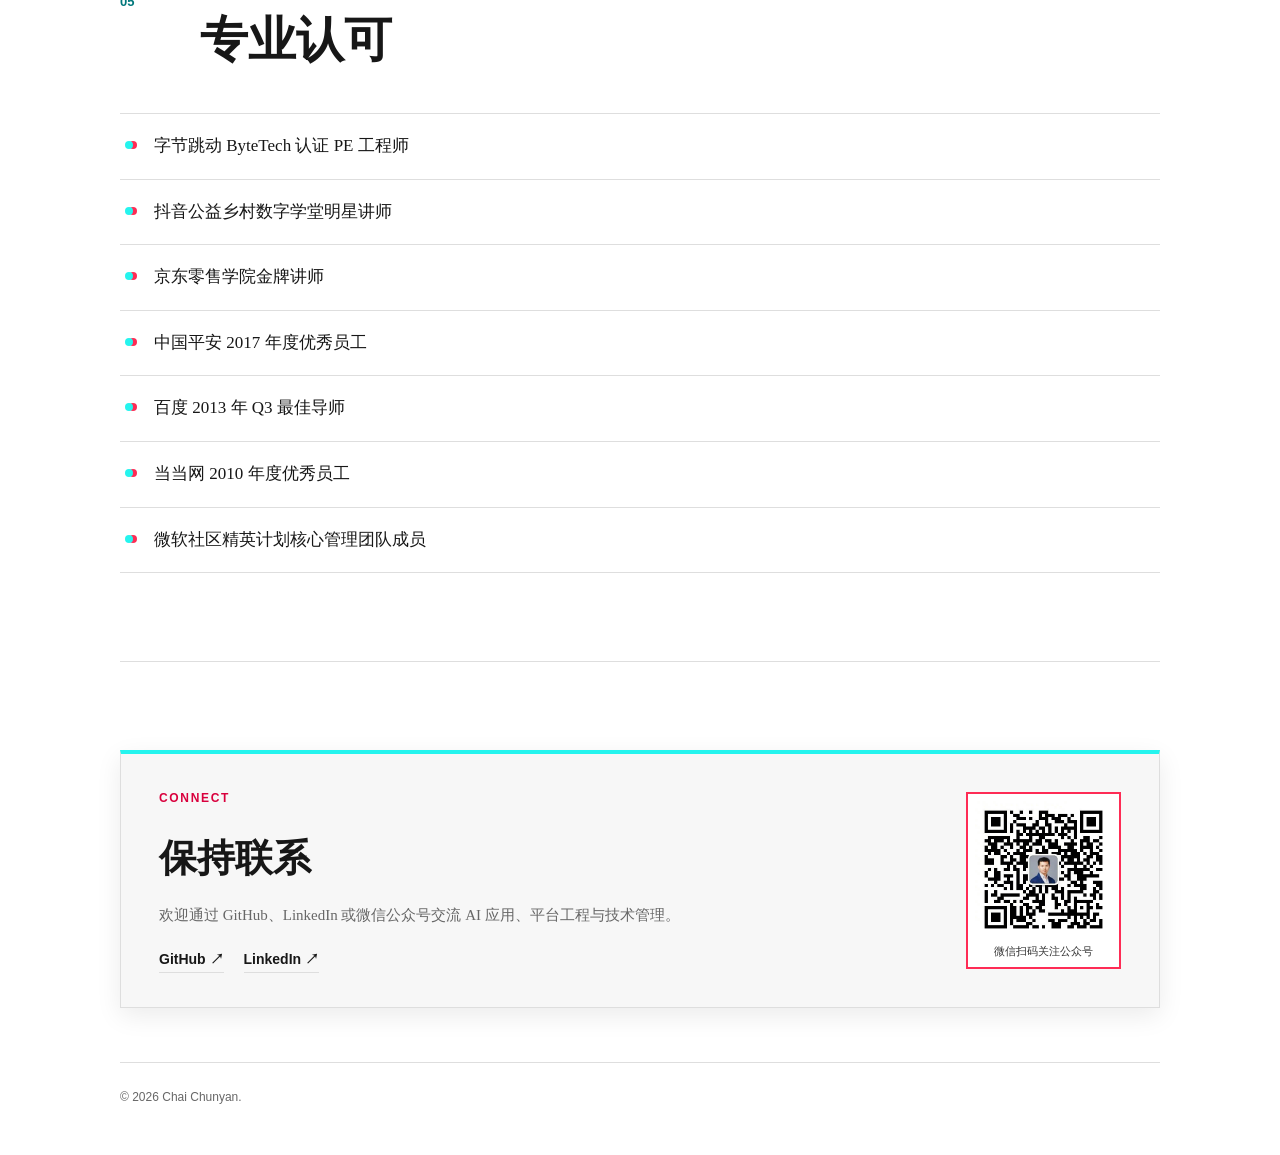
==== commit b170c922: "add talks content" ====
--- a/index.html
+++ b/index.html
@@ -116,9 +116,9 @@
           </div>
         </article>
 
-        <article class="company compact"><a class="company-brand" href="https://www.ocft.com/" target="_blank" rel="noopener"><img src="./assets/logo-ocft-official.png" alt="金融壹账通 Logo"><span><strong data-zh="中国平安金融壹账通 · 研发总监" data-en="OneConnect · R&D Director">中国平安金融壹账通 · 研发总监</strong><small>2017.03 — 2018.03 ↗</small></span></a><p data-zh="实时大数据、推荐系统与智能投顾。" data-en="Real-time data, recommendation systems, and robo-advisory.">实时大数据、推荐系统与智能投顾。</p></article>
-        <article class="company compact"><a class="company-brand" href="https://www.ksyun.com/" target="_blank" rel="noopener"><img src="./assets/logo-ksyun-official.ico" alt="金山云 Logo"><span><strong data-zh="金山云 · 技术经理" data-en="Kingsoft Cloud · Technology Manager">金山云 · 技术经理</strong><small>2014.06 — 2017.03 ↗</small></span></a><p data-zh="云管平台架构、SOA 重构与微服务化。" data-en="Cloud-management architecture, SOA refactoring, and microservices.">云管平台架构、SOA 重构与微服务化。</p></article>
-        <article class="company compact"><a class="company-brand" href="https://www.baidu.com/" target="_blank" rel="noopener"><img src="./assets/logo-baidu.ico" alt="百度 Logo"><span><strong data-zh="百度音乐 · 资深研发工程师" data-en="Baidu Music · Senior Software Engineer">百度音乐 · 资深研发工程师</strong><small>2012.06 — 2014.06 ↗</small></span></a><p data-zh="百度音乐 WAP 站点与运营可视化工具。" data-en="Baidu Music's WAP site and visual operations tooling.">百度音乐 WAP 站点与运营可视化工具。</p></article>
+        <article class="company compact"><a class="company-brand" href="https://www.ocft.com/" target="_blank" rel="noopener"><img src="./assets/logo-ocft-official.png" alt="金融壹账通 Logo"><span><strong data-zh="中国平安金融壹账通" data-en="OneConnect">中国平安金融壹账通</strong><small>2017.03 — 2018.03 ↗</small></span></a><div class="single-role"><h3 data-zh="研发总监" data-en="R&D Director">研发总监</h3><p data-zh="主要负责实时大数据、推荐系统与智能投顾。" data-en="Responsible for real-time data, recommendation systems, and robo-advisory.">主要负责实时大数据、推荐系统与智能投顾。</p></div></article>
+        <article class="company compact"><a class="company-brand" href="https://www.ksyun.com/" target="_blank" rel="noopener"><img src="./assets/logo-ksyun-official.ico" alt="金山云 Logo"><span><strong data-zh="金山云" data-en="Kingsoft Cloud">金山云</strong><small>2014.06 — 2017.03 ↗</small></span></a><div class="single-role"><h3 data-zh="技术经理" data-en="Technology Manager">技术经理</h3><p data-zh="主要负责云管平台架构、SOA 重构与微服务化。" data-en="Responsible for cloud-management architecture, SOA refactoring, and microservices.">主要负责云管平台架构、SOA 重构与微服务化。</p></div></article>
+        <article class="company compact"><a class="company-brand" href="https://www.baidu.com/" target="_blank" rel="noopener"><img src="./assets/logo-baidu.ico" alt="百度 Logo"><span><strong data-zh="百度音乐" data-en="Baidu Music">百度音乐</strong><small>2012.06 — 2014.06 ↗</small></span></a><div class="single-role"><h3 data-zh="资深研发工程师" data-en="Senior Software Engineer">资深研发工程师</h3><p data-zh="主要负责百度音乐 WAP 站点与运营可视化工具。" data-en="Responsible for Baidu Music's WAP site and visual operations tooling.">主要负责百度音乐 WAP 站点与运营可视化工具。</p></div></article>
       </div>
     </section>
 
@@ -130,6 +130,7 @@
       <div class="link-list">
         <a href="https://ibs.bfsu.edu.cn/info/1481/45311.htm" target="_blank" rel="noopener"><time>2025.11</time><div><strong data-zh="超越代码的竞争力" data-en="Beyond Code">超越代码的竞争力</strong><p data-zh="语言、文化与大数据思维 · 北京外国语大学" data-en="Language, culture, and data thinking · BFSU">语言、文化与大数据思维 · 北京外国语大学</p></div><span>↗</span></a>
         <a href="https://ibs.bfsu.edu.cn/info/1811/10241.htm" target="_blank" rel="noopener"><time>2025.07</time><div><strong data-zh="产业导师" data-en="Industry Mentor">产业导师</strong><p data-zh="北京外国语大学国际商学院" data-en="BFSU International Business School">北京外国语大学国际商学院</p></div><span>↗</span></a>
+        <a href="https://mp.weixin.qq.com/s/53bg5kFlwLlbhqFwuN4OBA" target="_blank" rel="noopener"><time>2025.06</time><div><strong data-zh="“火种教师”工坊" data-en="Spark Teachers Workshop">“火种教师”工坊</strong><p data-zh="教师 AI 工具创作培训 · 北京西城教育研修学院" data-en="AI tool creation training for teachers · Beijing Xicheng Education Training Institute">教师 AI 工具创作培训 · 北京西城教育研修学院</p></div><span>↗</span></a>
         <a href="https://isem.cueb.edu.cn/xyxw/f3e5d3374fd74f138f6528d48d45f301.htm" target="_blank" rel="noopener"><time>2025.05</time><div><strong data-zh="AI 赋能科研" data-en="AI for Research">AI 赋能科研</strong><p data-zh="大模型、RAG、Agent 与科研工作流 · 首都经济贸易大学" data-en="LLMs, RAG, agents, and research workflows · CUEB">大模型、RAG、Agent 与科研工作流 · 首都经济贸易大学</p></div><span>↗</span></a>
         <a href="https://blog.csdn.net/Datawhale/article/details/140787471" target="_blank" rel="noopener"><time>2024.08</time><div><strong>Agent + RAG</strong><p data-zh="大模型真实应用场景落地探索" data-en="Exploring real-world LLM applications">大模型真实应用场景落地探索</p></div><span>↗</span></a>
         <a href="https://www.sohu.com/a/550939091_121124008" target="_blank" rel="noopener"><time>2022.05</time><div><strong data-zh="事业启航工作坊" data-en="Career Launch Workshop">事业启航工作坊</strong><p data-zh="职业发展与模拟面试志愿辅导" data-en="Volunteer career and interview mentoring">职业发展与模拟面试志愿辅导</p></div><span>↗</span></a>
--- a/styles.css
+++ b/styles.css
@@ -520,14 +520,19 @@
 }
 
 .role p,
-.company.compact > p {
+.single-role p {
   margin: 0;
   color: var(--muted);
   font-size: 15px;
 }
 
 .company.compact {
-  align-items: center;
+  align-items: start;
+}
+
+.single-role h3 {
+  margin: 0 0 5px;
+  font-size: 19px;
 }
 
 .link-list {
@@ -741,7 +746,7 @@
     gap: 22px;
   }
 
-  .company.compact > p {
+  .single-role {
     padding-left: 57px;
   }
 
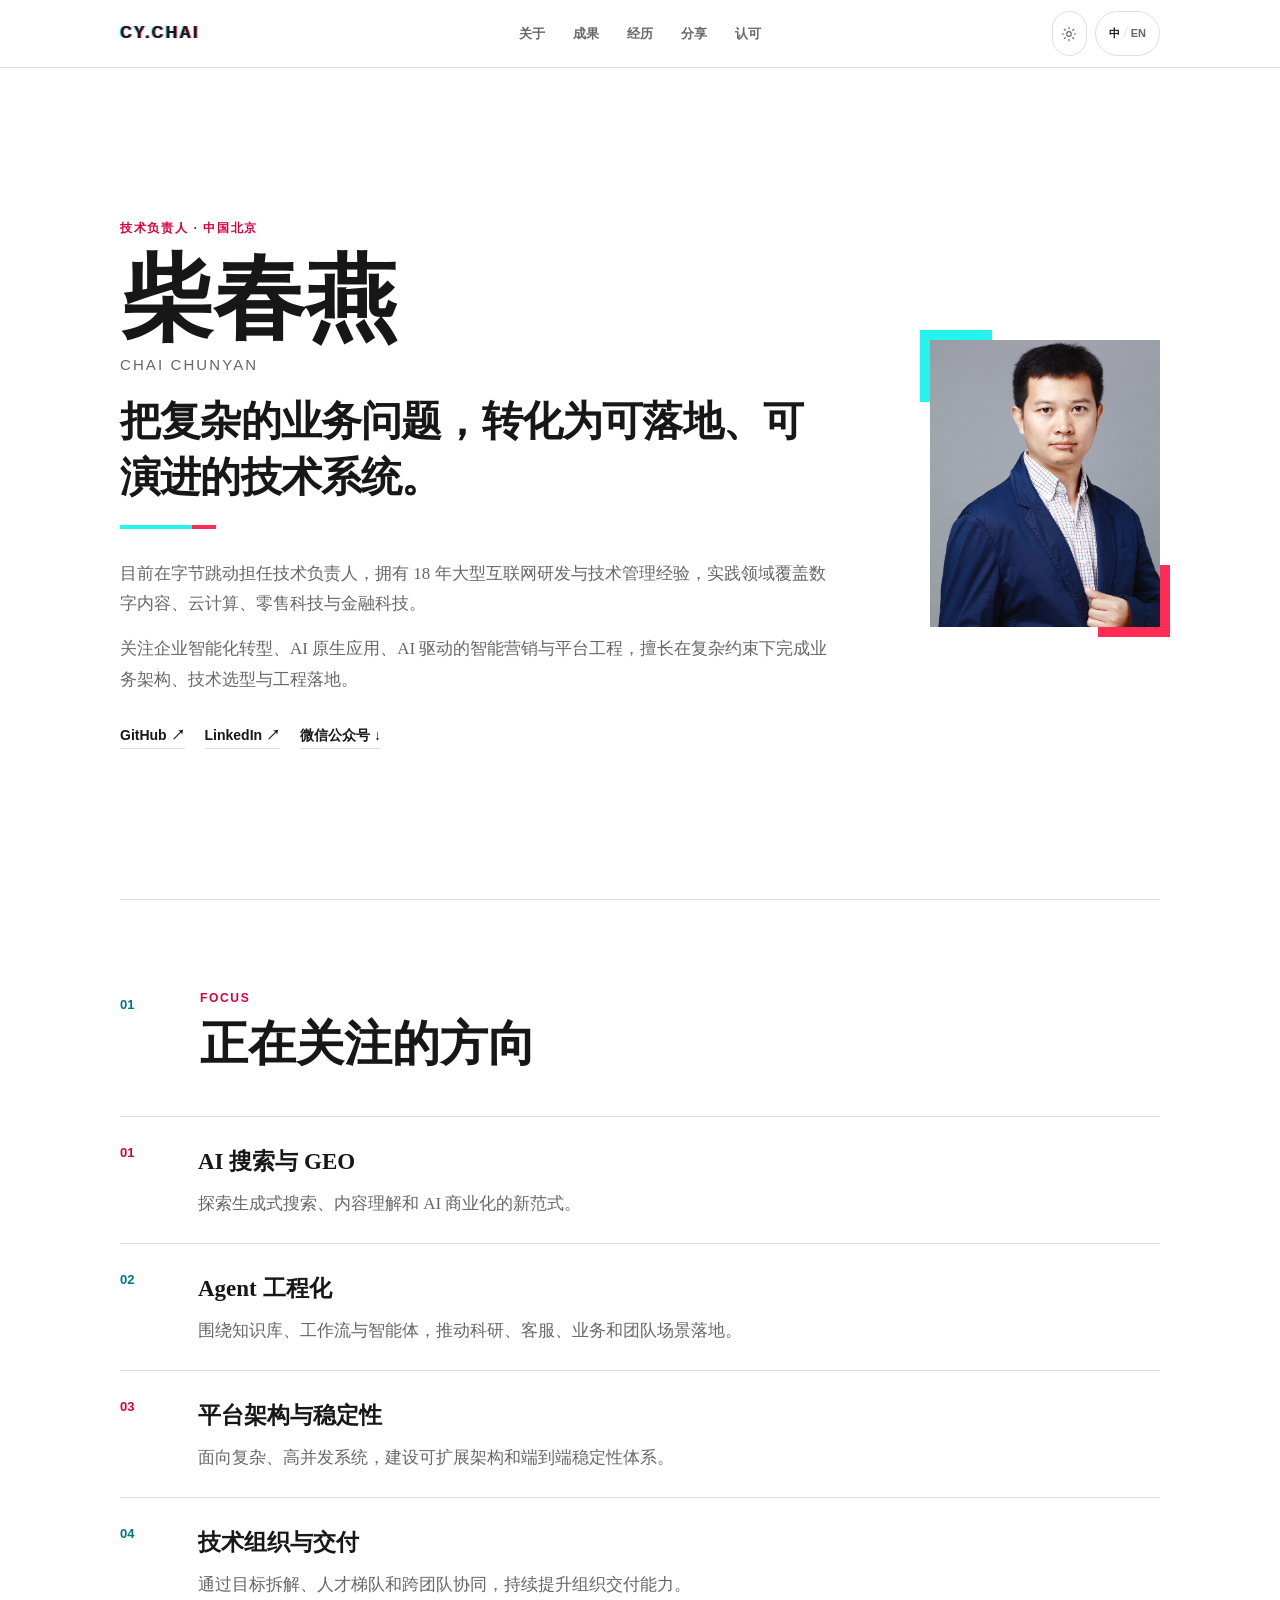
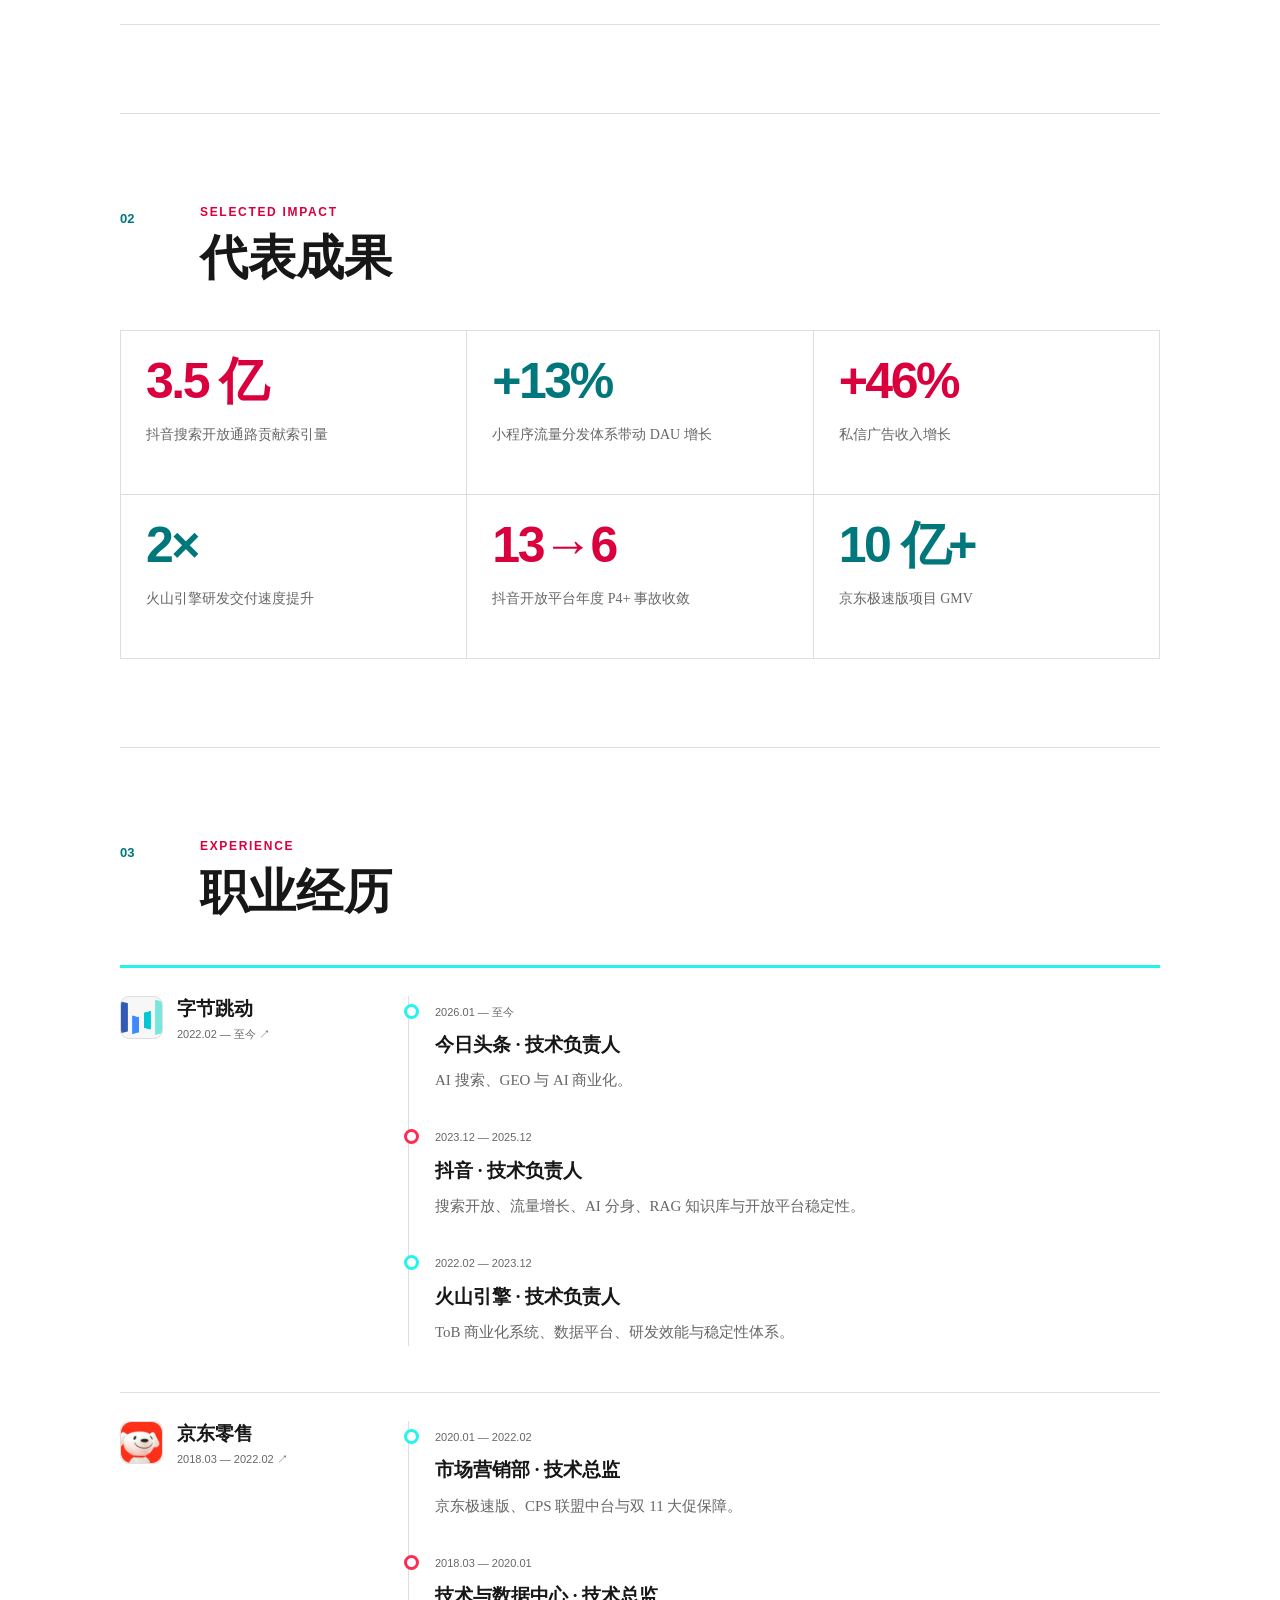
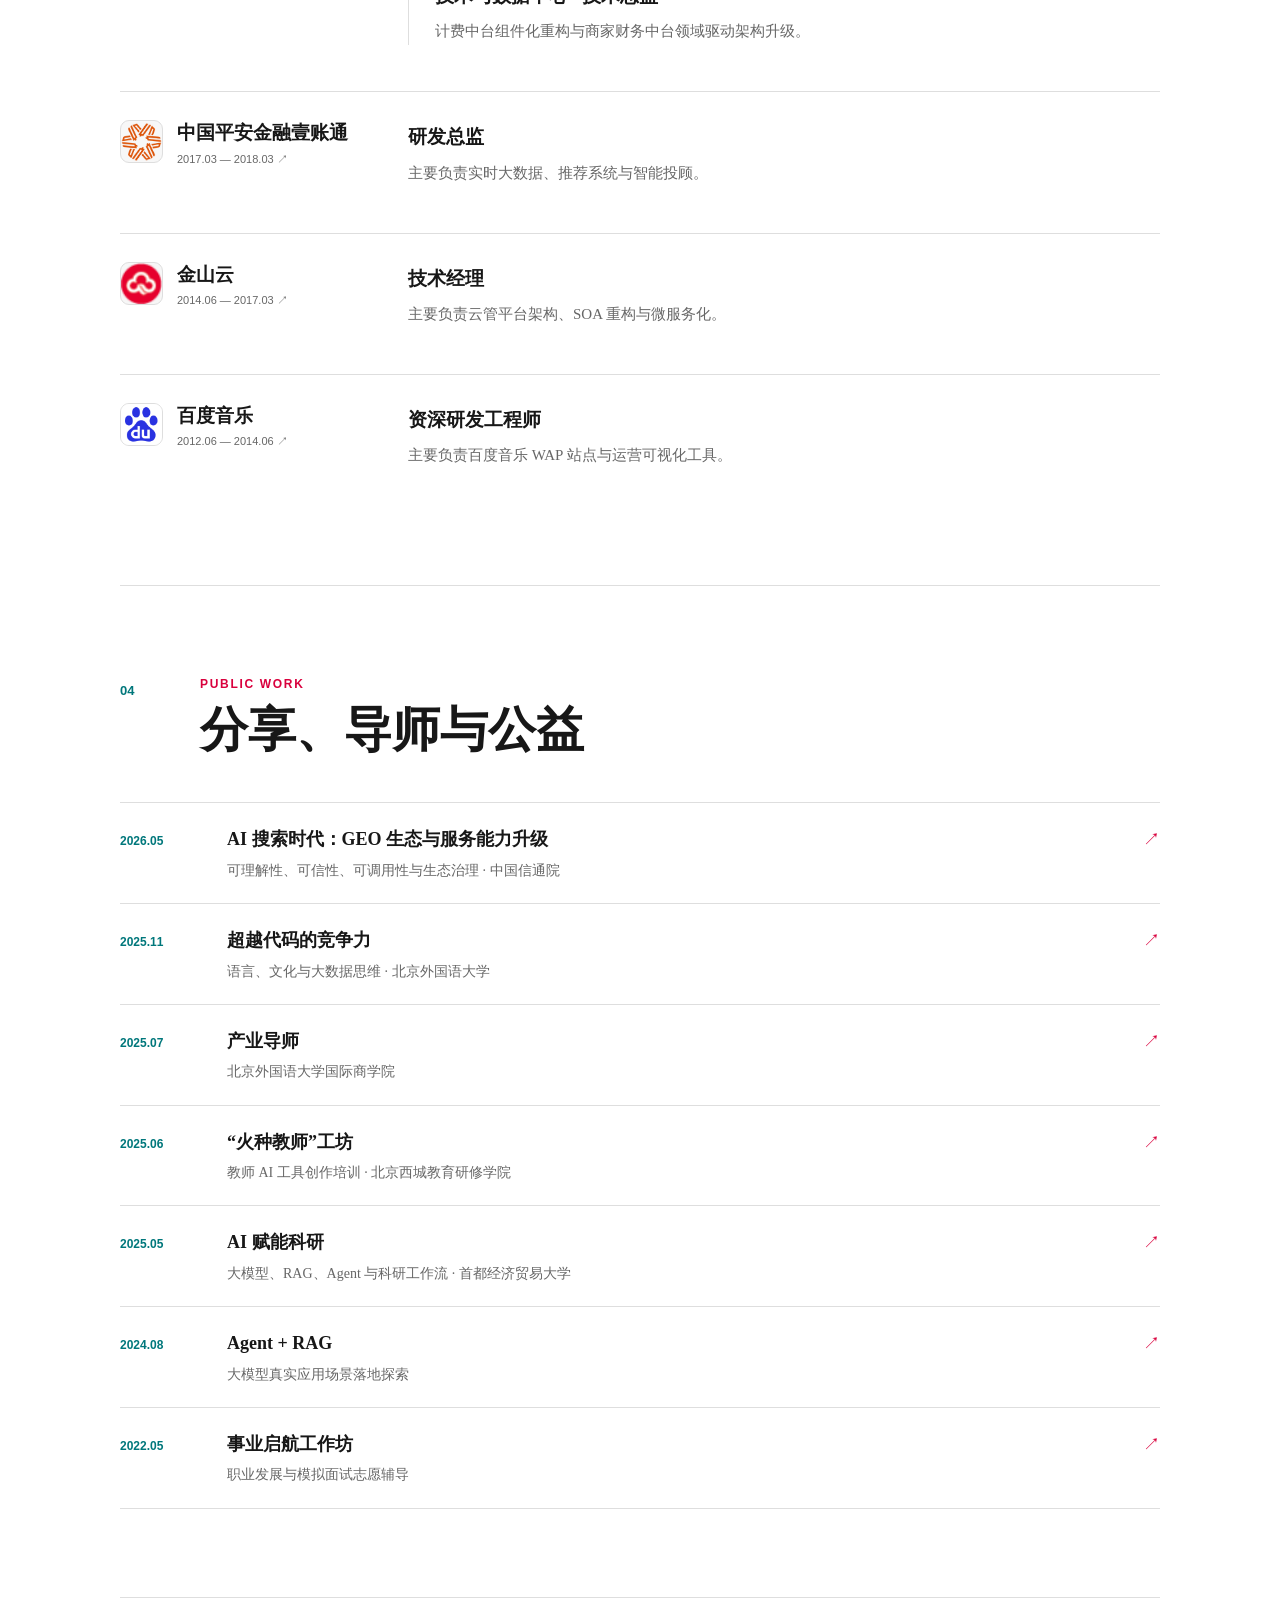
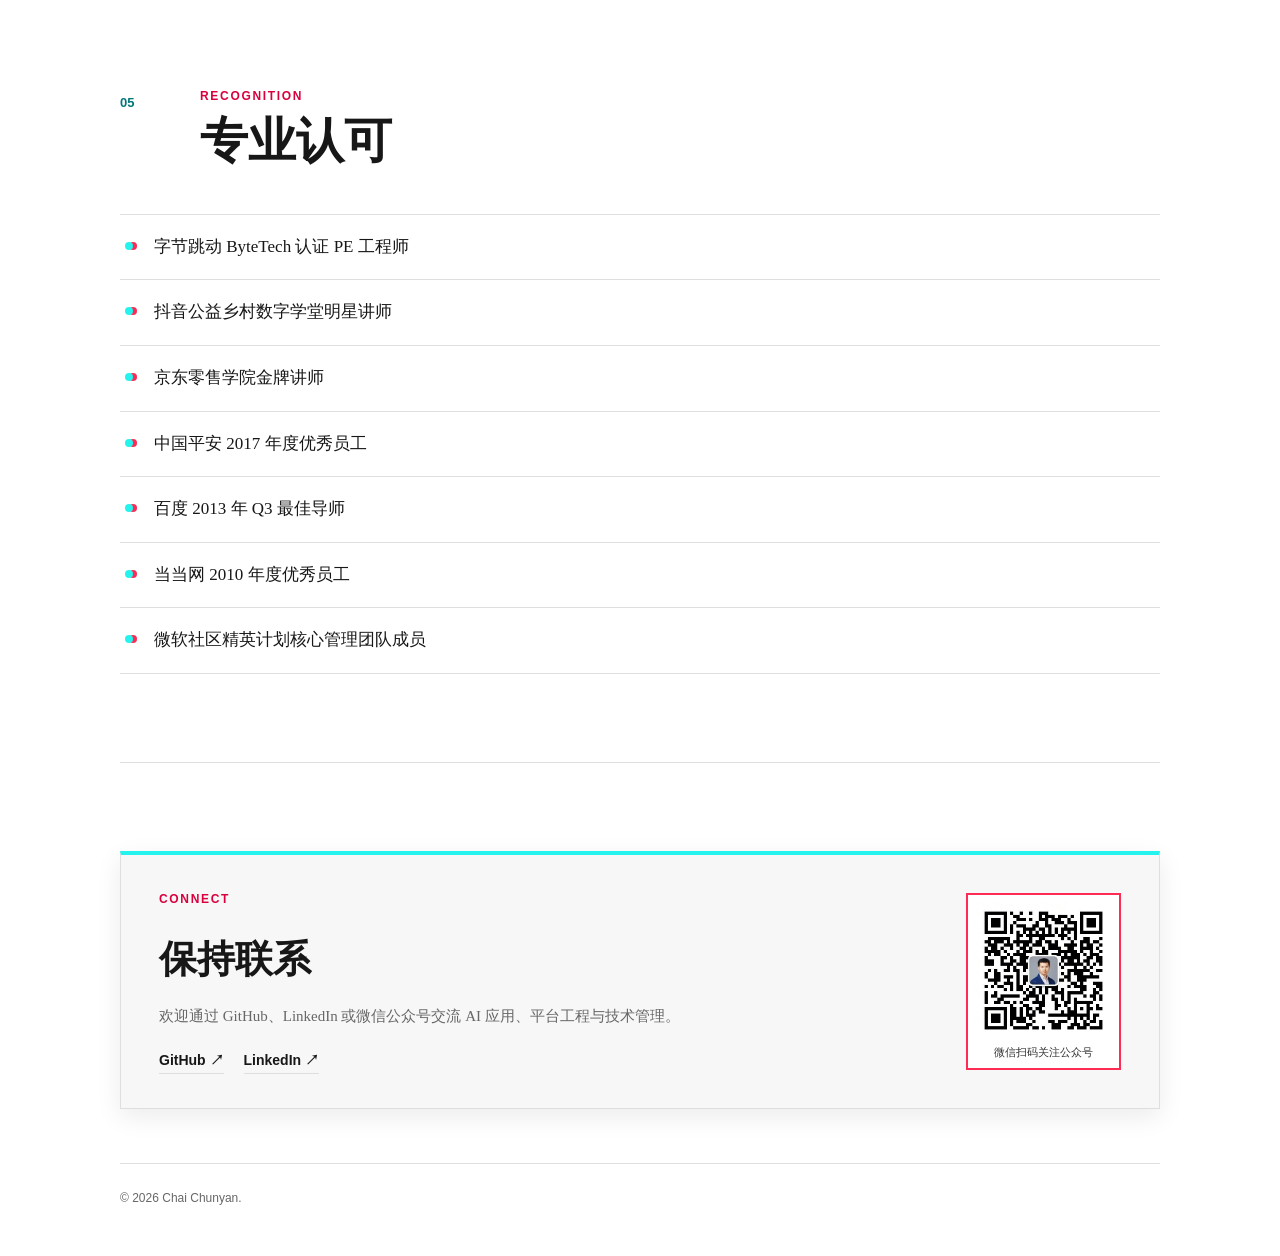
==== commit 9bda5220: "add caict talk content" ====
--- a/index.html
+++ b/index.html
@@ -128,6 +128,7 @@
         <div><p class="overline">Public Work</p><h2 data-zh="分享、导师与公益" data-en="Talks, Mentoring & Service">分享、导师与公益</h2></div>
       </header>
       <div class="link-list">
+        <a href="https://mp.weixin.qq.com/s/sWUV5E7uMeAuMJ7K67A2mA" target="_blank" rel="noopener"><time>2026.05</time><div><strong data-zh="AI 搜索时代：GEO 生态与服务能力升级" data-en="The GEO Ecosystem in the AI Search Era">AI 搜索时代：GEO 生态与服务能力升级</strong><p data-zh="可理解性、可信性、可调用性与生态治理 · 中国信通院" data-en="Understandability, trustworthiness, actionability, and ecosystem governance · CAICT">可理解性、可信性、可调用性与生态治理 · 中国信通院</p></div><span>↗</span></a>
         <a href="https://ibs.bfsu.edu.cn/info/1481/45311.htm" target="_blank" rel="noopener"><time>2025.11</time><div><strong data-zh="超越代码的竞争力" data-en="Beyond Code">超越代码的竞争力</strong><p data-zh="语言、文化与大数据思维 · 北京外国语大学" data-en="Language, culture, and data thinking · BFSU">语言、文化与大数据思维 · 北京外国语大学</p></div><span>↗</span></a>
         <a href="https://ibs.bfsu.edu.cn/info/1811/10241.htm" target="_blank" rel="noopener"><time>2025.07</time><div><strong data-zh="产业导师" data-en="Industry Mentor">产业导师</strong><p data-zh="北京外国语大学国际商学院" data-en="BFSU International Business School">北京外国语大学国际商学院</p></div><span>↗</span></a>
         <a href="https://mp.weixin.qq.com/s/53bg5kFlwLlbhqFwuN4OBA" target="_blank" rel="noopener"><time>2025.06</time><div><strong data-zh="“火种教师”工坊" data-en="Spark Teachers Workshop">“火种教师”工坊</strong><p data-zh="教师 AI 工具创作培训 · 北京西城教育研修学院" data-en="AI tool creation training for teachers · Beijing Xicheng Education Training Institute">教师 AI 工具创作培训 · 北京西城教育研修学院</p></div><span>↗</span></a>
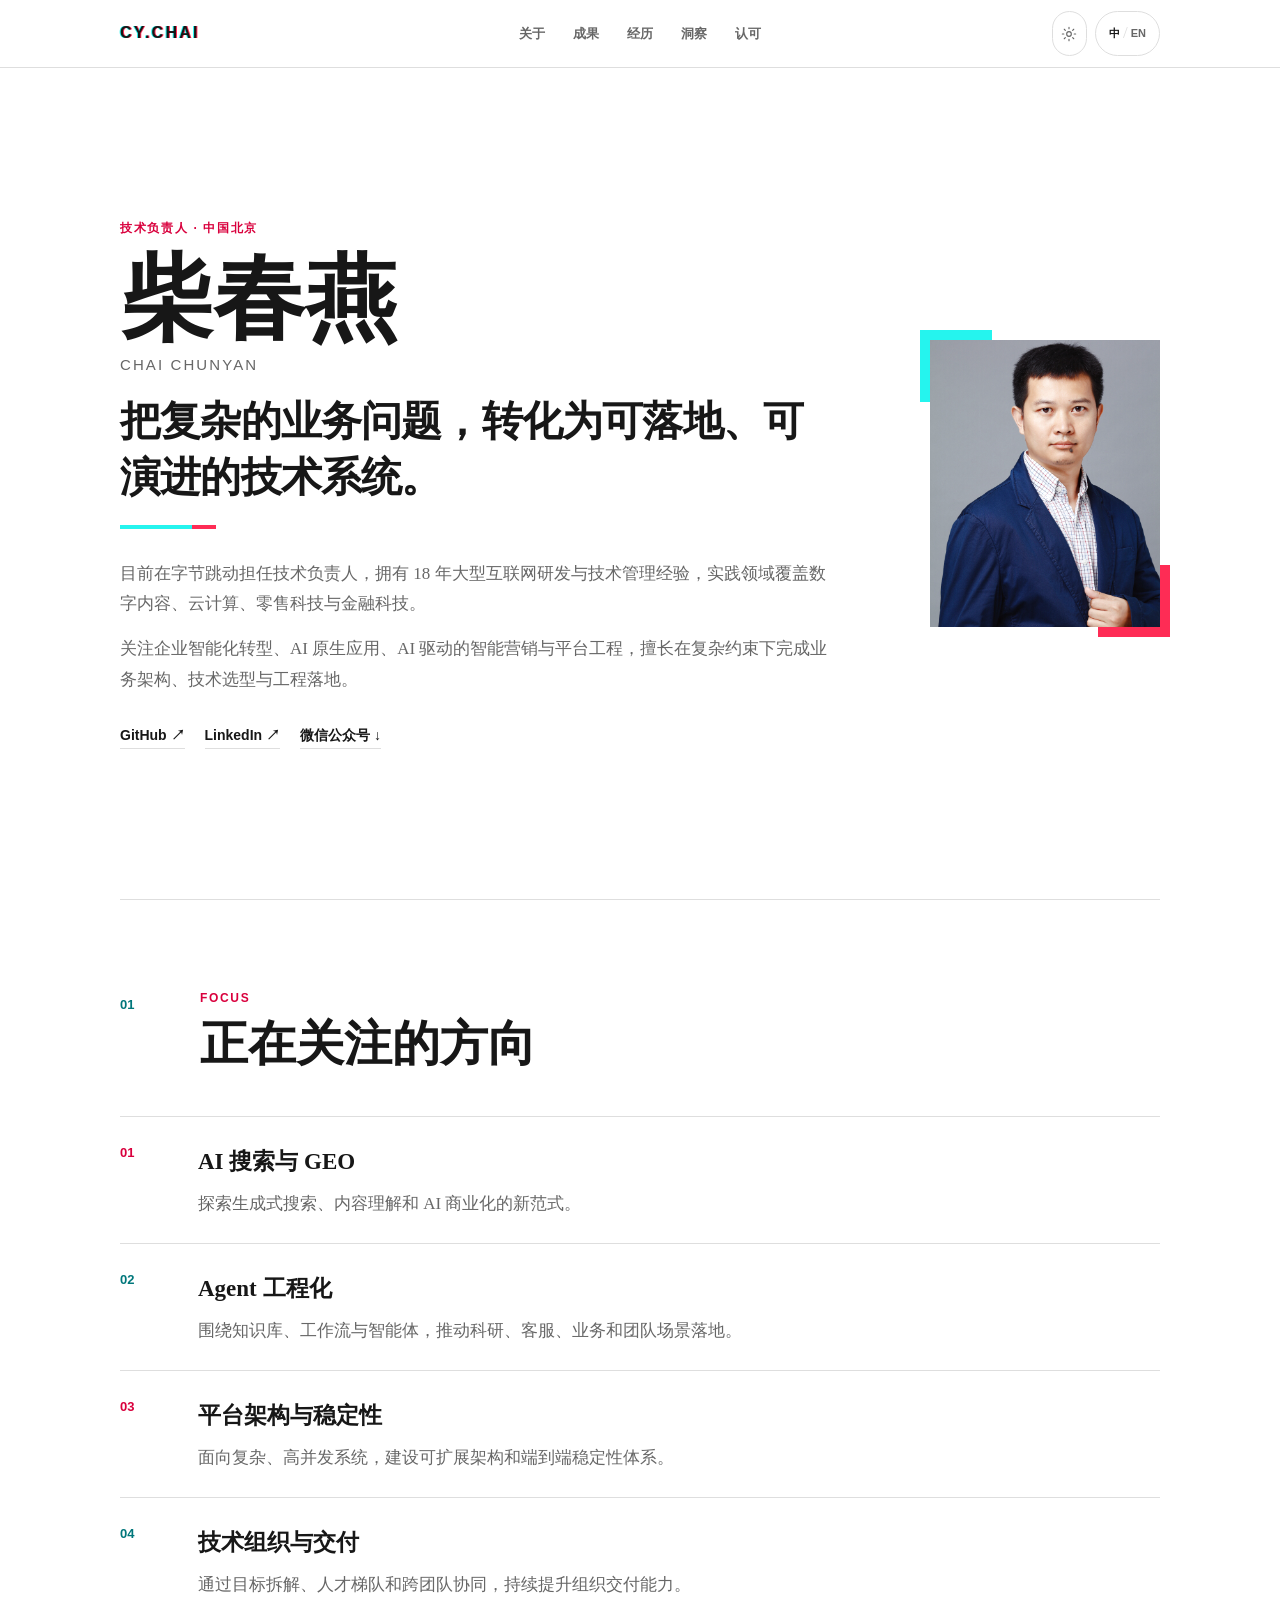
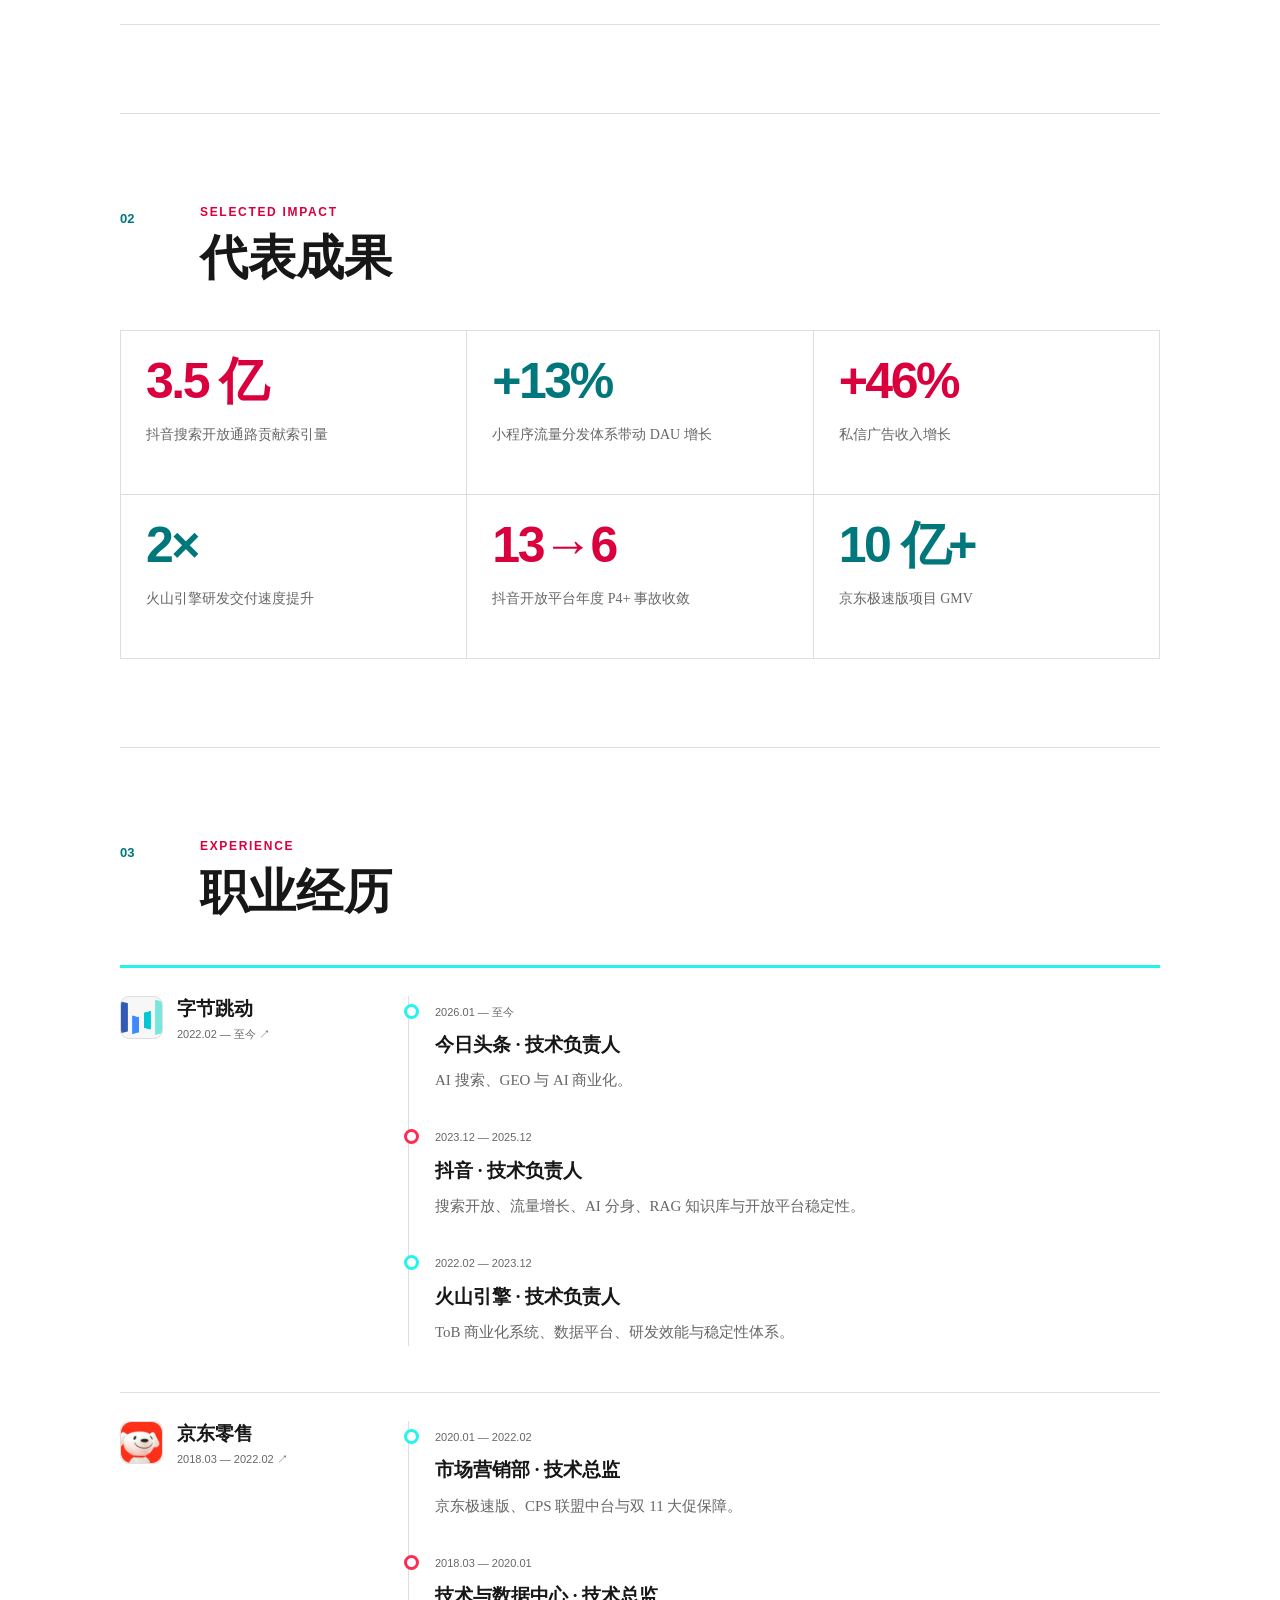
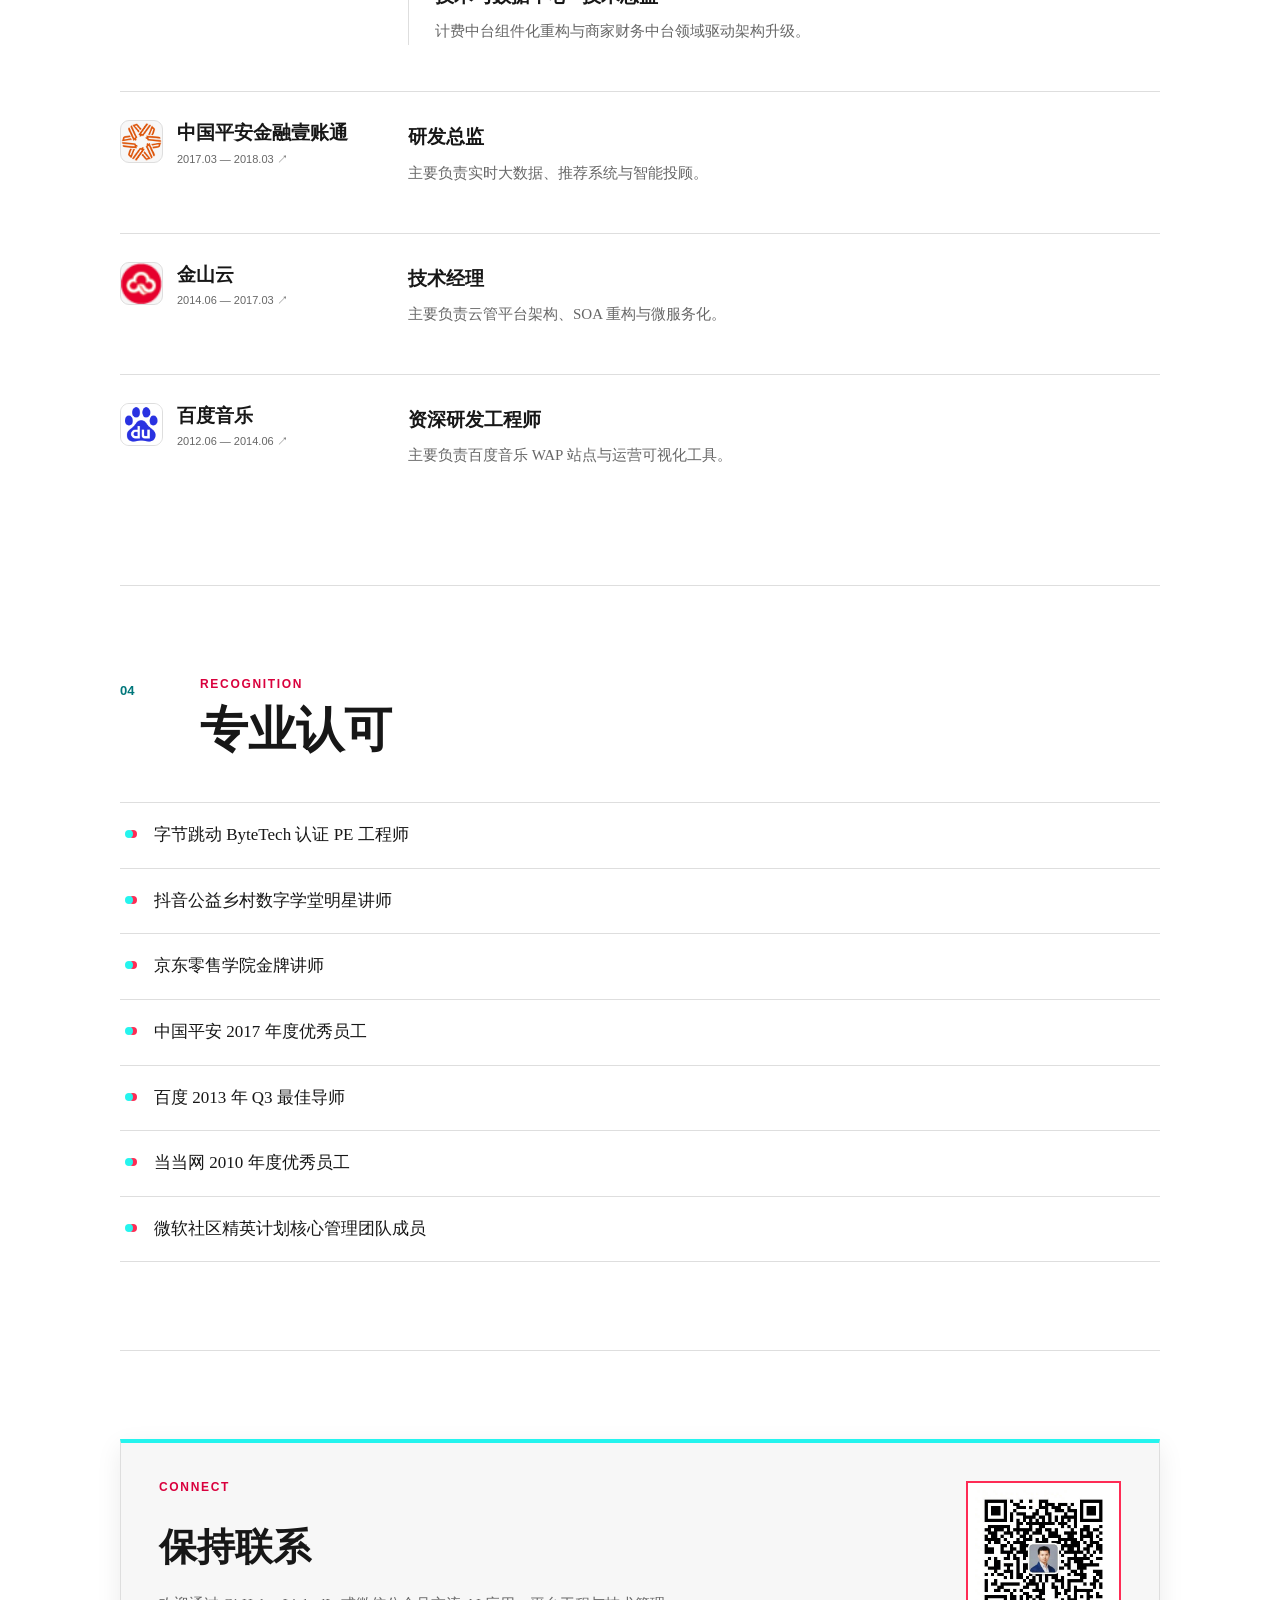
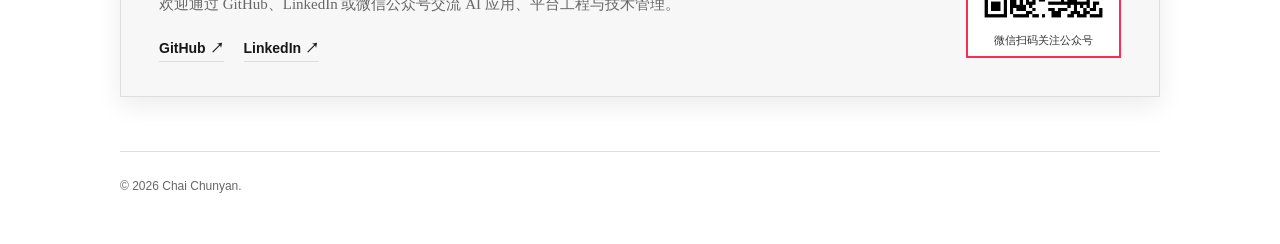
==== commit e077a22f: "add insights contents" ====
--- a/index.html
+++ b/index.html
@@ -2,6 +2,15 @@
 <!DOCTYPE html>
 <html lang="zh-CN">
 <head>
+  <!-- Google tag (gtag.js) -->
+  <script async src="https://www.googletagmanager.com/gtag/js?id=G-Y0QTMBTH4X"></script>
+  <script>
+    window.dataLayer = window.dataLayer || [];
+    function gtag(){dataLayer.push(arguments);}
+    gtag('js', new Date());
+
+    gtag('config', 'G-Y0QTMBTH4X');
+  </script>
   <meta charset="UTF-8">
   <meta name="viewport" content="width=device-width, initial-scale=1.0">
   <meta name="description" content="柴春燕，字节跳动技术负责人。关注 AI 搜索、Agent 工程化、平台架构与技术管理。">
@@ -9,8 +18,43 @@
   <meta property="og:title" content="柴春燕 | Chai Chunyan">
   <meta property="og:description" content="Technology Leader · AI Search · Agent Engineering · Platform Architecture">
   <meta property="og:image" content="./assets/chai-chunyan-profile.jpg">
+  <meta property="og:url" content="https://cychai.github.io/">
+  <meta property="og:type" content="profile">
+  <link rel="canonical" href="https://cychai.github.io/">
   <title>柴春燕 | Chai Chunyan</title>
   <link rel="stylesheet" href="./styles.css">
+  <script type="application/ld+json">
+  {
+    "@context": "https://schema.org",
+    "@type": "Person",
+    "name": "柴春燕",
+    "alternateName": "Chai Chunyan",
+    "url": "https://cychai.github.io/",
+    "image": "https://cychai.github.io/assets/chai-chunyan-profile.jpg",
+    "jobTitle": "技术负责人",
+    "worksFor": {
+      "@type": "Organization",
+      "name": "字节跳动",
+      "url": "https://www.bytedance.com/"
+    },
+    "address": {
+      "@type": "PostalAddress",
+      "addressLocality": "北京",
+      "addressCountry": "CN"
+    },
+    "sameAs": [
+      "https://github.com/cychai",
+      "https://www.linkedin.com/in/chaichunyan/"
+    ],
+    "knowsAbout": [
+      "AI 搜索",
+      "GEO",
+      "Agent 工程化",
+      "平台架构",
+      "技术管理"
+    ]
+  }
+  </script>
 </head>
 <body>
   <a class="skip-link" href="#main" data-zh="跳到正文" data-en="Skip to content">跳到正文</a>
@@ -21,7 +65,7 @@
       <a href="#about" data-zh="关于" data-en="About">关于</a>
       <a href="#impact" data-zh="成果" data-en="Impact">成果</a>
       <a href="#experience" data-zh="经历" data-en="Experience">经历</a>
-      <a href="#public" data-zh="分享" data-en="Public Work">分享</a>
+      <a href="./insights/" data-zh="洞察" data-en="Insights">洞察</a>
       <a href="#recognition" data-zh="认可" data-en="Recognition">认可</a>
     </nav>
     <div class="header-controls">
@@ -122,25 +166,9 @@
       </div>
     </section>
 
-    <section id="public" class="section">
+    <section id="recognition" class="section">
       <header class="section-head">
         <p class="section-index">04</p>
-        <div><p class="overline">Public Work</p><h2 data-zh="分享、导师与公益" data-en="Talks, Mentoring & Service">分享、导师与公益</h2></div>
-      </header>
-      <div class="link-list">
-        <a href="https://mp.weixin.qq.com/s/sWUV5E7uMeAuMJ7K67A2mA" target="_blank" rel="noopener"><time>2026.05</time><div><strong data-zh="AI 搜索时代：GEO 生态与服务能力升级" data-en="The GEO Ecosystem in the AI Search Era">AI 搜索时代：GEO 生态与服务能力升级</strong><p data-zh="可理解性、可信性、可调用性与生态治理 · 中国信通院" data-en="Understandability, trustworthiness, actionability, and ecosystem governance · CAICT">可理解性、可信性、可调用性与生态治理 · 中国信通院</p></div><span>↗</span></a>
-        <a href="https://ibs.bfsu.edu.cn/info/1481/45311.htm" target="_blank" rel="noopener"><time>2025.11</time><div><strong data-zh="超越代码的竞争力" data-en="Beyond Code">超越代码的竞争力</strong><p data-zh="语言、文化与大数据思维 · 北京外国语大学" data-en="Language, culture, and data thinking · BFSU">语言、文化与大数据思维 · 北京外国语大学</p></div><span>↗</span></a>
-        <a href="https://ibs.bfsu.edu.cn/info/1811/10241.htm" target="_blank" rel="noopener"><time>2025.07</time><div><strong data-zh="产业导师" data-en="Industry Mentor">产业导师</strong><p data-zh="北京外国语大学国际商学院" data-en="BFSU International Business School">北京外国语大学国际商学院</p></div><span>↗</span></a>
-        <a href="https://mp.weixin.qq.com/s/53bg5kFlwLlbhqFwuN4OBA" target="_blank" rel="noopener"><time>2025.06</time><div><strong data-zh="“火种教师”工坊" data-en="Spark Teachers Workshop">“火种教师”工坊</strong><p data-zh="教师 AI 工具创作培训 · 北京西城教育研修学院" data-en="AI tool creation training for teachers · Beijing Xicheng Education Training Institute">教师 AI 工具创作培训 · 北京西城教育研修学院</p></div><span>↗</span></a>
-        <a href="https://isem.cueb.edu.cn/xyxw/f3e5d3374fd74f138f6528d48d45f301.htm" target="_blank" rel="noopener"><time>2025.05</time><div><strong data-zh="AI 赋能科研" data-en="AI for Research">AI 赋能科研</strong><p data-zh="大模型、RAG、Agent 与科研工作流 · 首都经济贸易大学" data-en="LLMs, RAG, agents, and research workflows · CUEB">大模型、RAG、Agent 与科研工作流 · 首都经济贸易大学</p></div><span>↗</span></a>
-        <a href="https://blog.csdn.net/Datawhale/article/details/140787471" target="_blank" rel="noopener"><time>2024.08</time><div><strong>Agent + RAG</strong><p data-zh="大模型真实应用场景落地探索" data-en="Exploring real-world LLM applications">大模型真实应用场景落地探索</p></div><span>↗</span></a>
-        <a href="https://www.sohu.com/a/550939091_121124008" target="_blank" rel="noopener"><time>2022.05</time><div><strong data-zh="事业启航工作坊" data-en="Career Launch Workshop">事业启航工作坊</strong><p data-zh="职业发展与模拟面试志愿辅导" data-en="Volunteer career and interview mentoring">职业发展与模拟面试志愿辅导</p></div><span>↗</span></a>
-      </div>
-    </section>
-
-    <section id="recognition" class="section">
-      <header class="section-head">
-        <p class="section-index">05</p>
         <div><p class="overline">Recognition</p><h2 data-zh="专业认可" data-en="Recognition">专业认可</h2></div>
       </header>
       <div class="recognition-list">
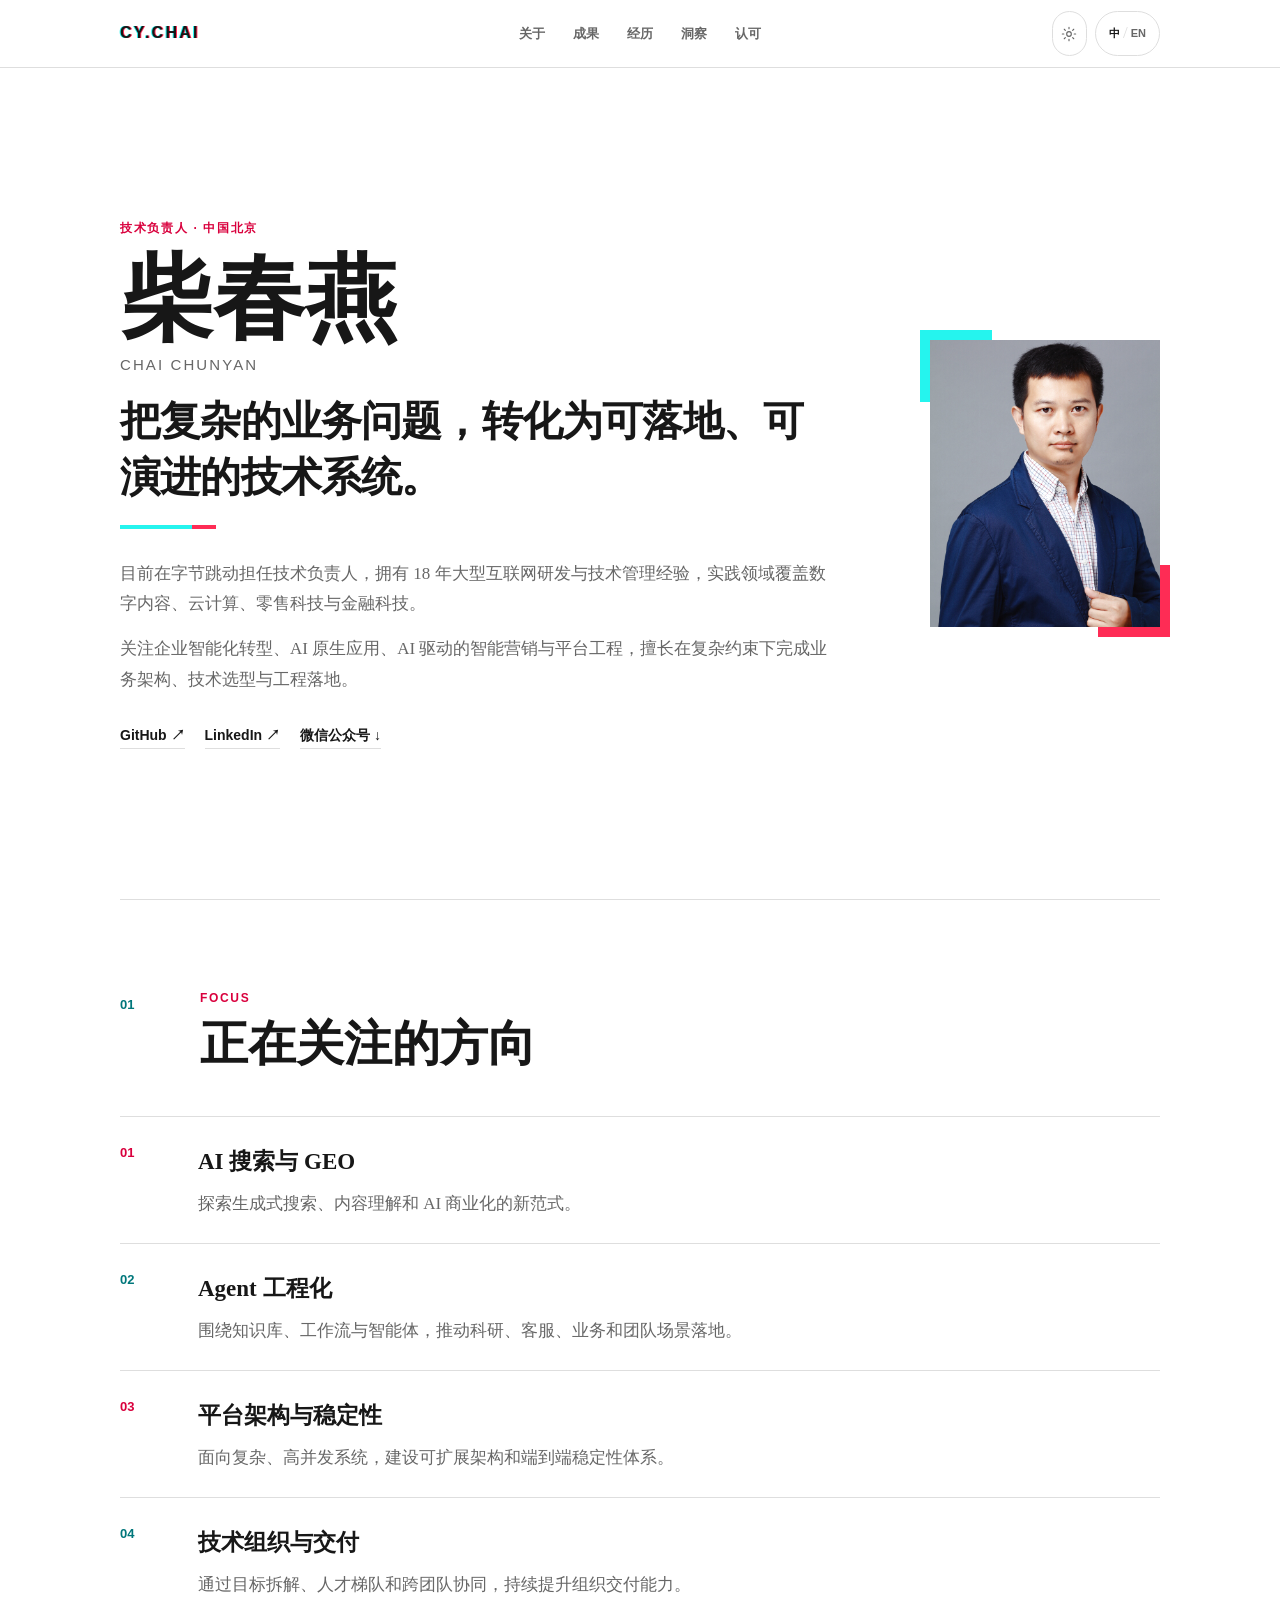
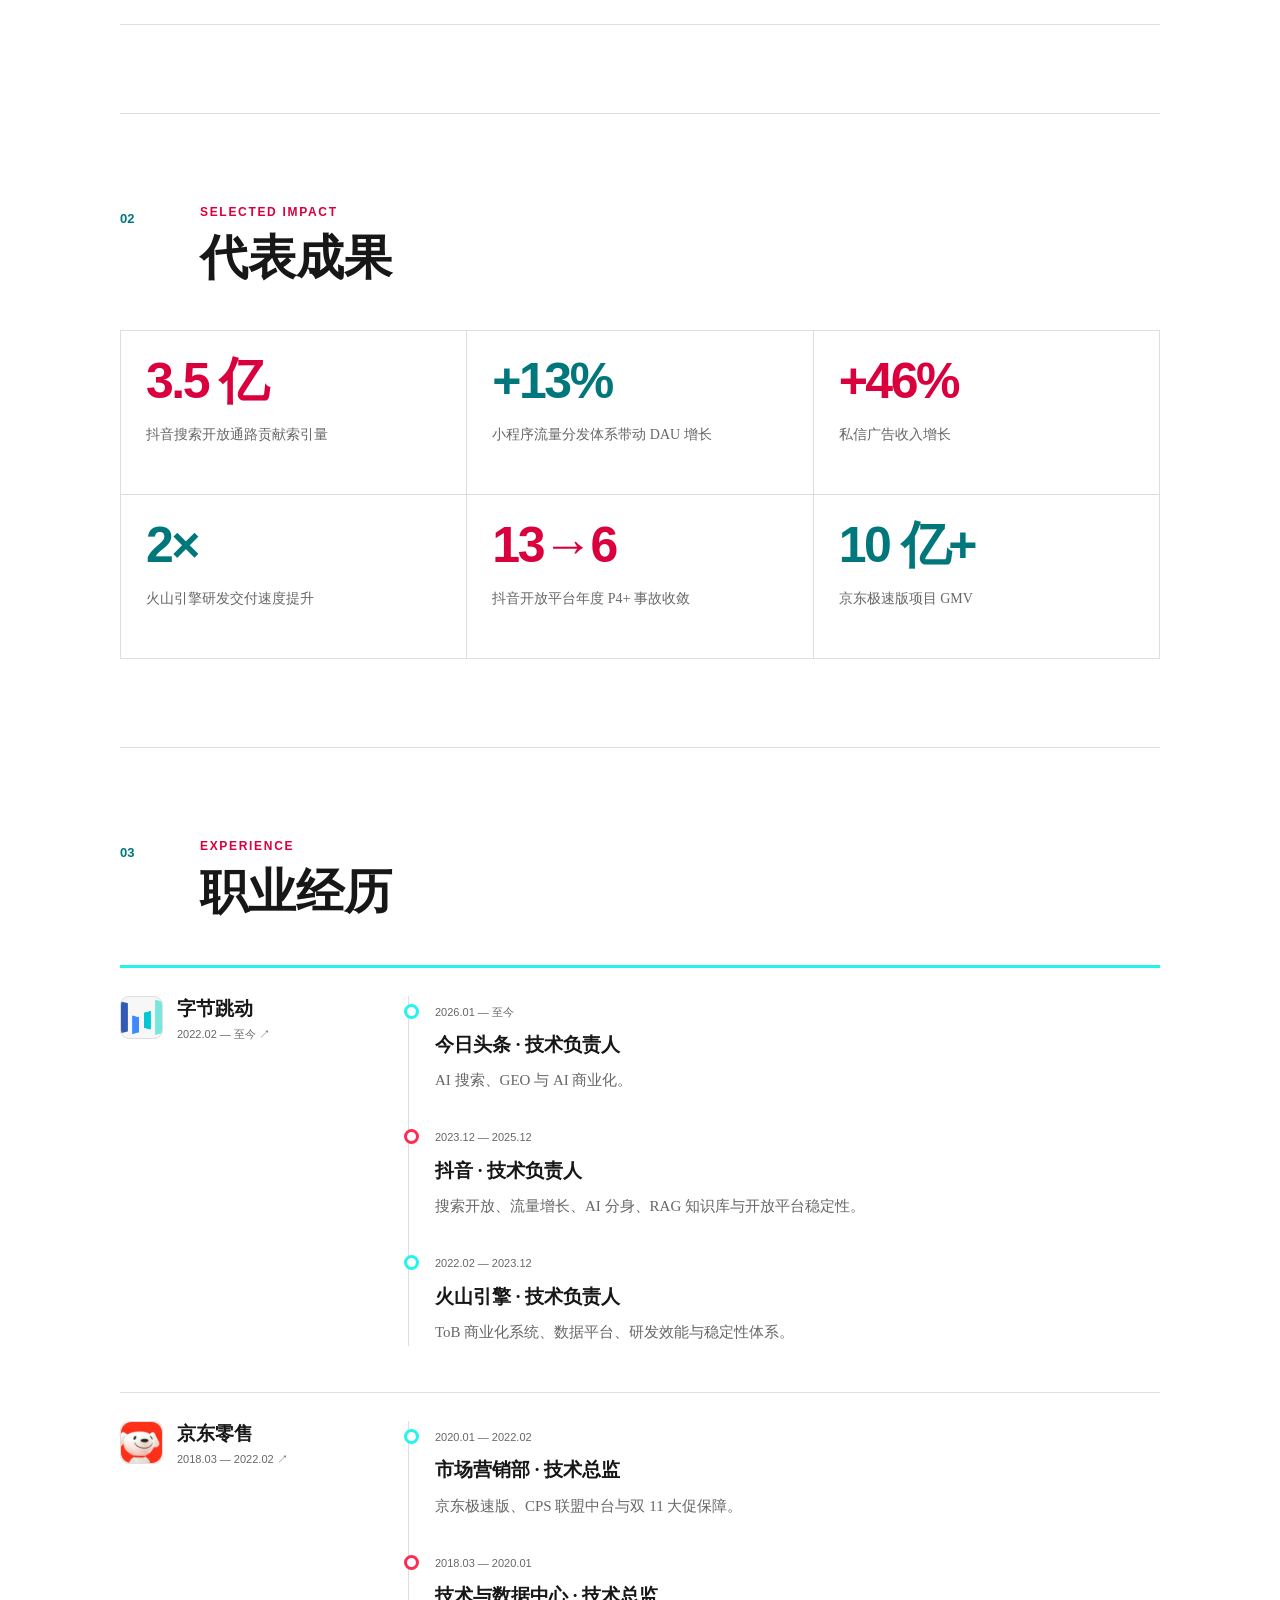
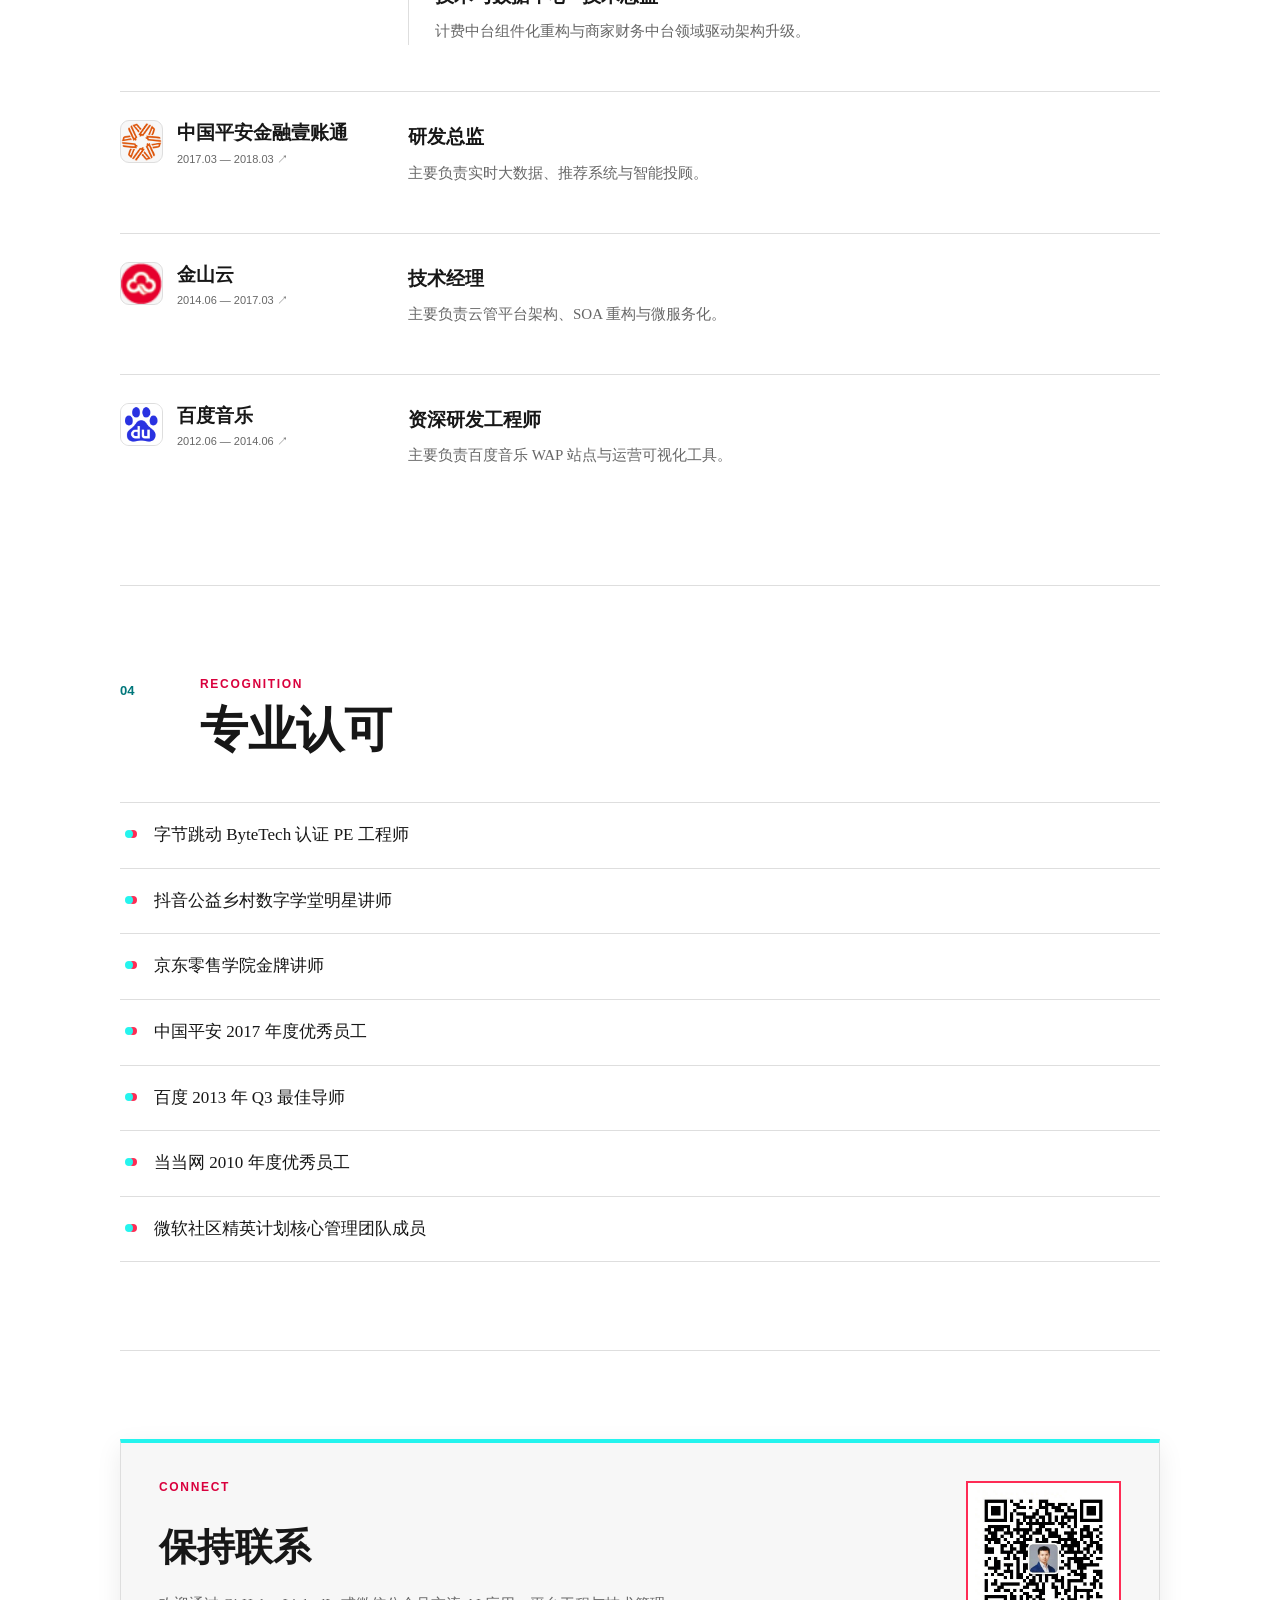
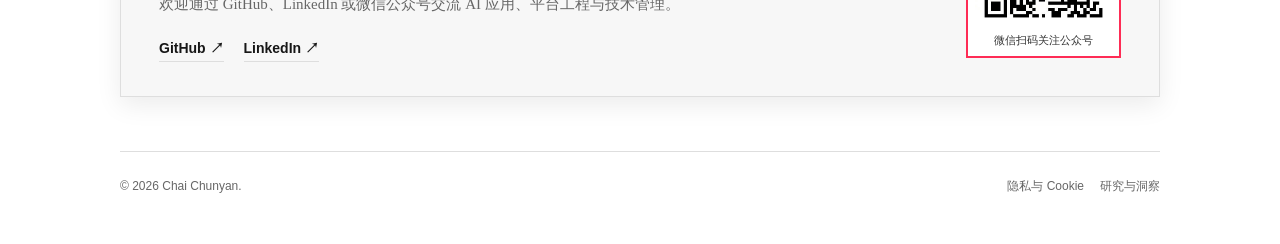
==== commit d62af0f1: "add privacy" ====
--- a/index.html
+++ b/index.html
@@ -187,8 +187,16 @@
       <figure class="qr-card"><img src="./assets/wechat-qr.jpg" alt="微信公众号二维码"><figcaption data-zh="微信扫码关注公众号" data-en="Scan with WeChat">微信扫码关注公众号</figcaption></figure>
     </section>
 
-    <footer><p>© <span id="year">2026</span> Chai Chunyan.</p></footer>
+    <footer>
+      <div class="footer-inner">
+        <p>© <span id="year">2026</span> Chai Chunyan.</p>
+        <nav class="footer-links" aria-label="法律与隐私">
+          <a href="./privacy/" data-zh="隐私与 Cookie" data-en="Privacy & Cookies">隐私与 Cookie</a>
+          <a href="./insights/" data-zh="研究与洞察" data-en="Research & Insights">研究与洞察</a>
+        </nav>
+      </div>
+    </footer>
   </main>
-  <script src="./script.js"></script>
+  <script src="./script.js?v=20260904-1"></script>
 </body>
 </html>
--- a/styles.css
+++ b/styles.css
@@ -661,14 +661,105 @@
   font-size: 12px;
 }
 
+.footer-inner {
+  display: flex;
+  flex-wrap: wrap;
+  gap: 10px 22px;
+  align-items: center;
+  justify-content: space-between;
+}
+
+.footer-links {
+  display: flex;
+  flex-wrap: wrap;
+  gap: 16px;
+  color: var(--muted);
+  font-family: var(--font-en);
+  font-size: 12px;
+}
+
+.footer-links a:hover {
+  color: var(--pink);
+}
+
+.legal-page {
+  width: min(760px, 100%);
+  margin: 0 auto;
+  padding: 88px 0 72px;
+}
+
+.legal-page header {
+  padding-bottom: 42px;
+  border-bottom: 1px solid var(--rule);
+}
+
+.legal-page h1 {
+  margin: 0;
+  font-size: clamp(44px, 7vw, 72px);
+  line-height: 1.08;
+}
+
+.legal-page .legal-summary {
+  margin: 24px 0 0;
+  color: var(--muted);
+  font-size: 18px;
+}
+
+.legal-section {
+  padding: 42px 0;
+  border-bottom: 1px solid var(--rule);
+}
+
+.legal-section h2 {
+  margin: 0 0 18px;
+  font-size: 28px;
+}
+
+.legal-section p,
+.legal-section li {
+  color: var(--muted);
+}
+
+.legal-section a {
+  color: var(--cyan);
+  text-decoration: underline;
+  text-underline-offset: 3px;
+}
+
 :focus-visible {
   outline: 2px solid var(--pink);
   outline-offset: 3px;
 }
 
 @media (max-width: 820px) {
+  .topbar {
+    grid-template-columns: 1fr auto;
+    min-height: auto;
+    padding: 10px 18px 0;
+    row-gap: 8px;
+  }
+
   .nav-links {
+    grid-column: 1 / -1;
+    grid-row: 2;
+    display: flex;
+    width: calc(100% + 36px);
+    margin: 0 -18px;
+    padding: 9px 18px 11px;
+    gap: 26px;
+    overflow-x: auto;
+    border-top: 1px solid var(--rule);
+    white-space: nowrap;
+    scrollbar-width: none;
+  }
+
+  .nav-links::-webkit-scrollbar {
     display: none;
+  }
+
+  .header-controls {
+    grid-column: 2;
+    grid-row: 1;
   }
 
   .hero {
@@ -691,13 +782,13 @@
 
 @media (max-width: 640px) {
   html {
-    scroll-padding-top: 68px;
+    scroll-padding-top: 108px;
   }
 
   .topbar {
     grid-template-columns: 1fr auto;
-    min-height: 60px;
-    padding: 0 18px;
+    min-height: auto;
+    padding: 10px 18px 0;
   }
 
   .header-controls {
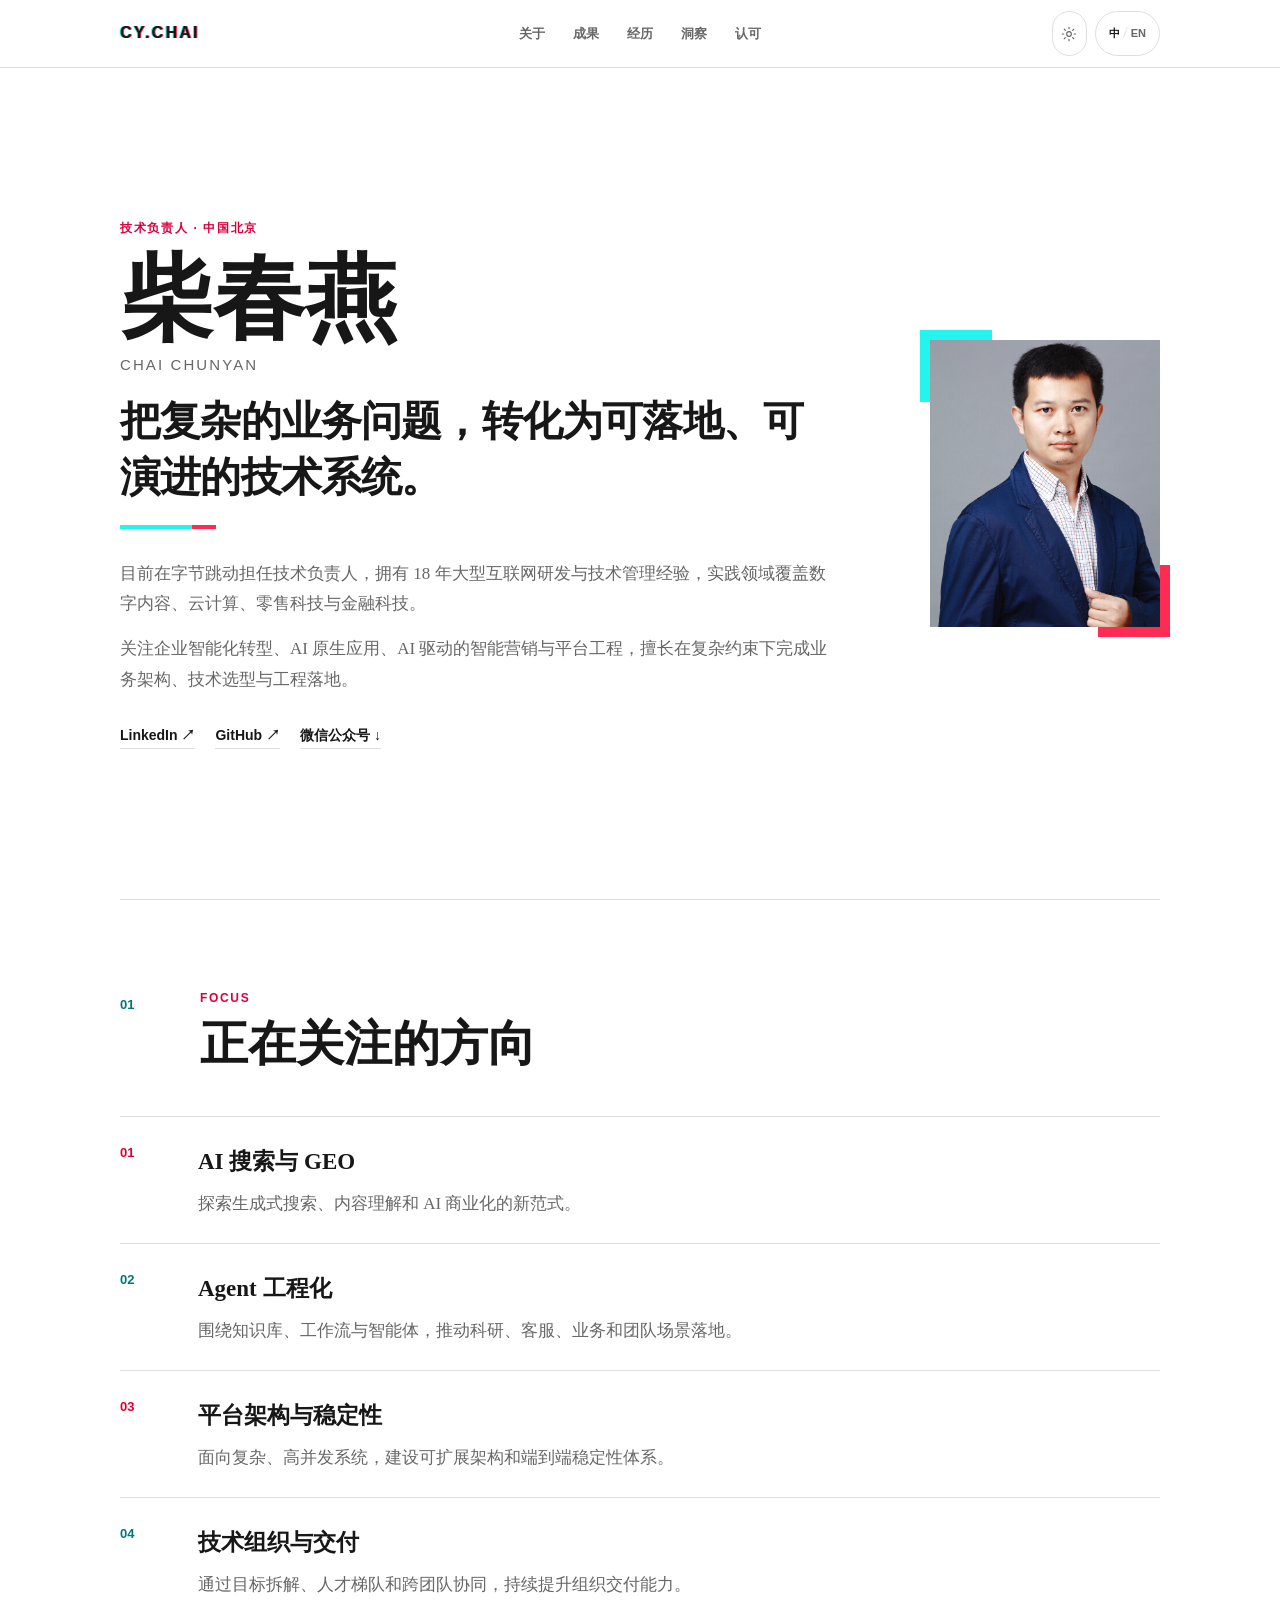
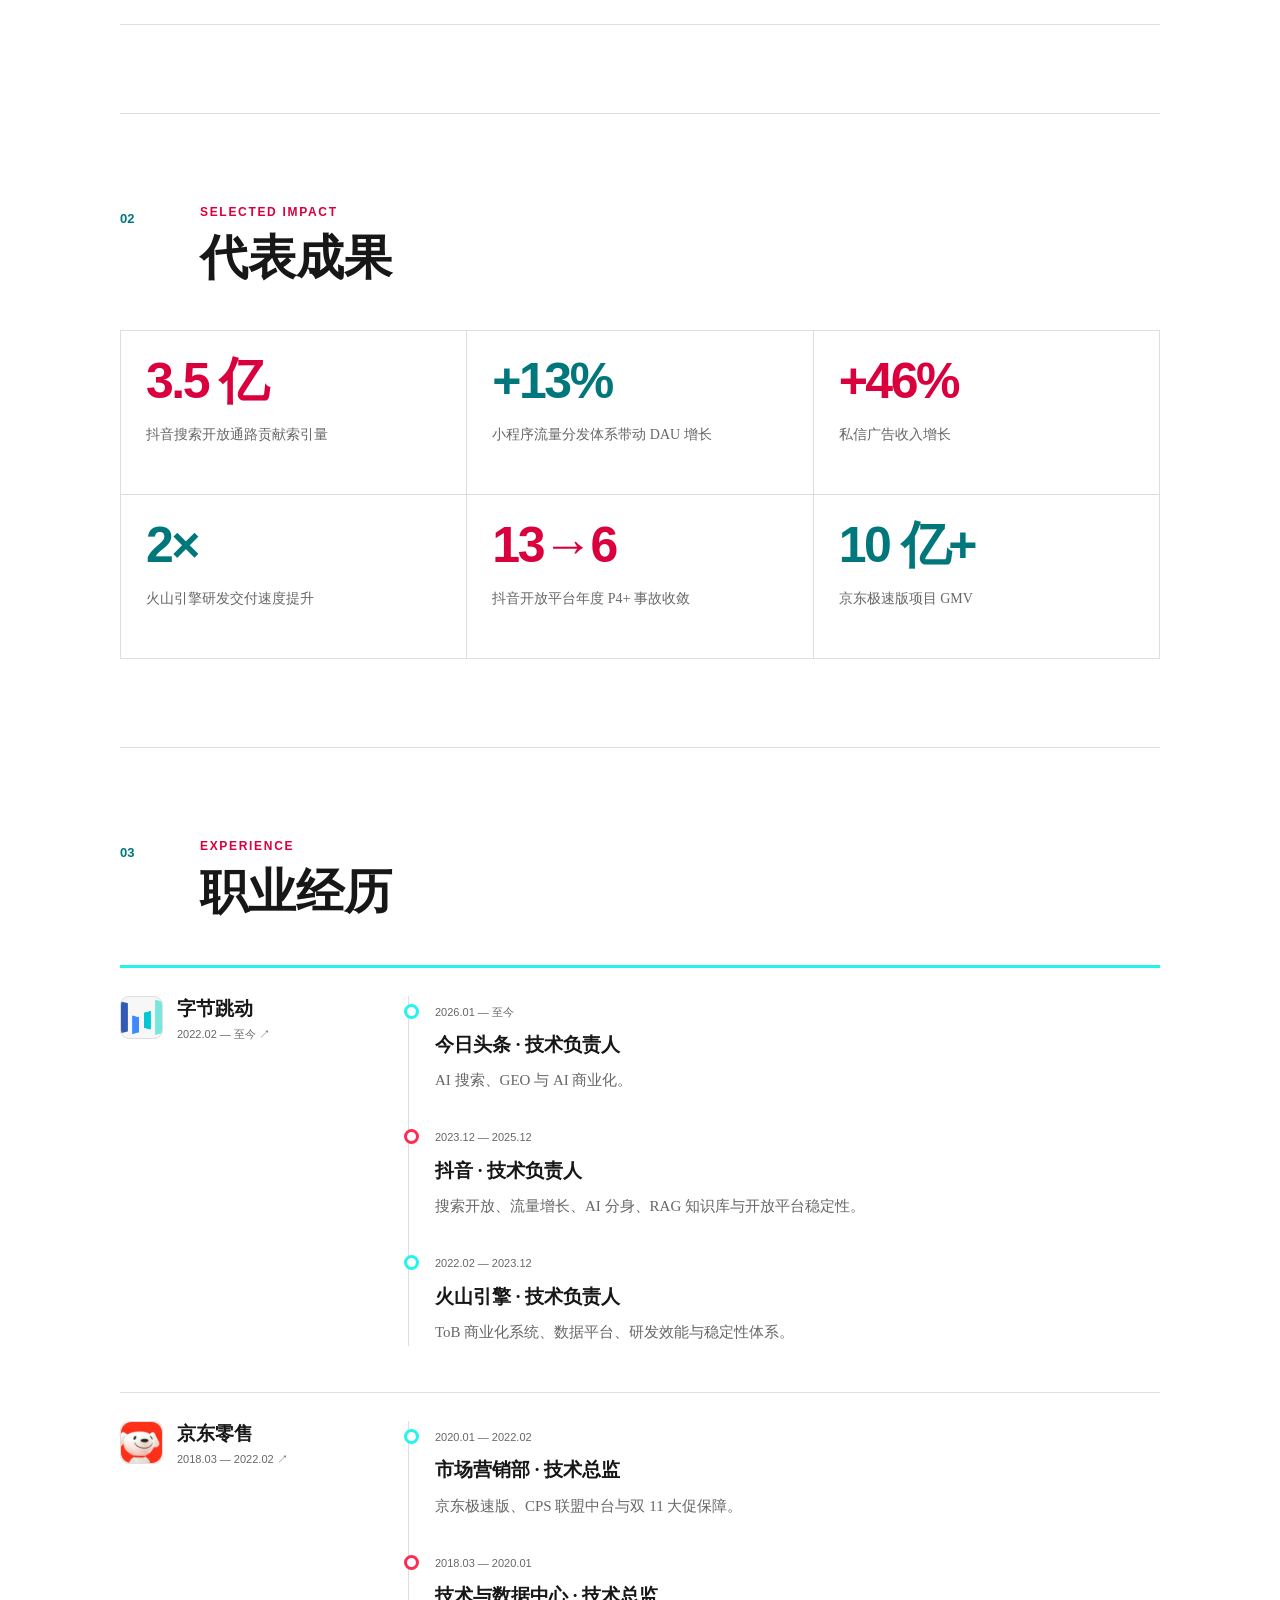
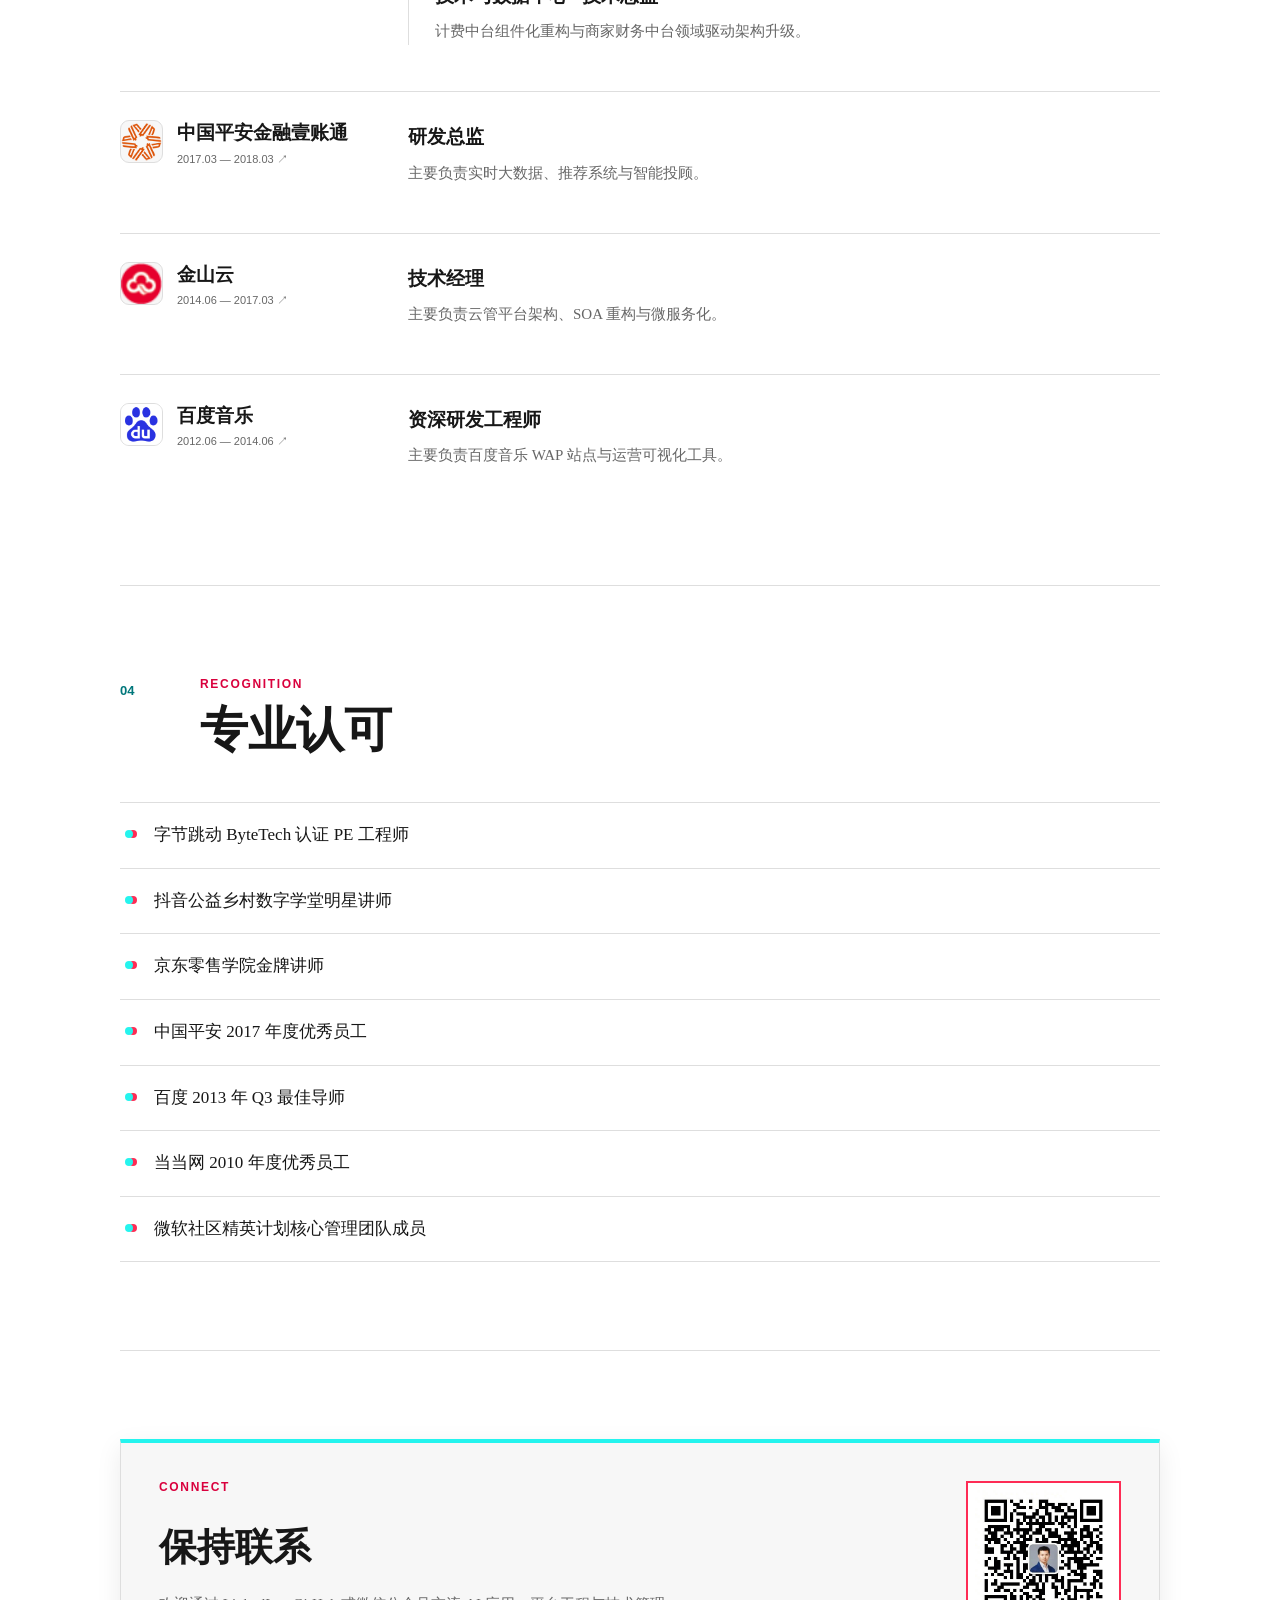
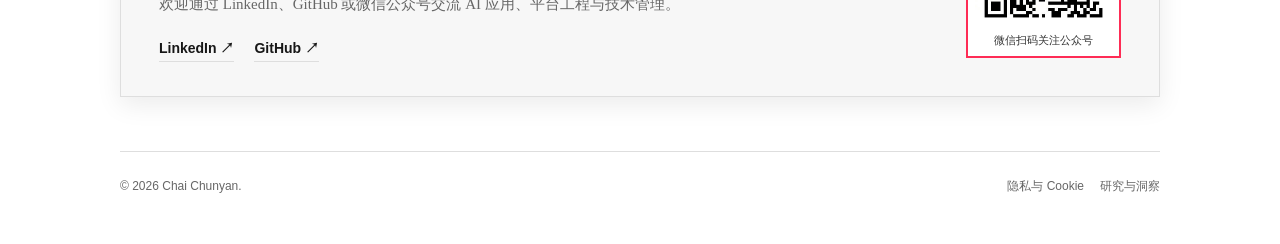
==== commit 4f93e9ff: "refine insights layout and mobile navigation - reorder profile links to present LinkedIn before GitH" ====
--- a/index.html
+++ b/index.html
@@ -13,15 +13,15 @@
   </script>
   <meta charset="UTF-8">
   <meta name="viewport" content="width=device-width, initial-scale=1.0">
-  <meta name="description" content="柴春燕，字节跳动技术负责人。关注 AI 搜索、Agent 工程化、平台架构与技术管理。">
+  <meta name="description" content="柴春燕，字节跳动技术负责人，拥有 18 年互联网研发与技术管理经验，关注 AI 搜索、GEO、Agent 工程化与平台架构。">
   <meta name="theme-color" content="#ffffff">
-  <meta property="og:title" content="柴春燕 | Chai Chunyan">
-  <meta property="og:description" content="Technology Leader · AI Search · Agent Engineering · Platform Architecture">
+  <meta property="og:title" content="柴春燕｜技术负责人 · AI 搜索与 Agent 工程化">
+  <meta property="og:description" content="18 年互联网研发与技术管理经验，关注 AI 搜索、GEO、Agent 工程化与平台架构。">
   <meta property="og:image" content="./assets/chai-chunyan-profile.jpg">
   <meta property="og:url" content="https://cychai.github.io/">
   <meta property="og:type" content="profile">
   <link rel="canonical" href="https://cychai.github.io/">
-  <title>柴春燕 | Chai Chunyan</title>
+  <title>柴春燕｜技术负责人 · AI 搜索与 Agent 工程化</title>
   <link rel="stylesheet" href="./styles.css">
   <script type="application/ld+json">
   {
@@ -99,8 +99,8 @@
           </p>
         </div>
         <div class="hero-links">
+          <a href="https://www.linkedin.com/in/chaichunyan/" target="_blank" rel="noopener">LinkedIn ↗</a>
           <a href="https://github.com/cychai" target="_blank" rel="noopener">GitHub ↗</a>
-          <a href="https://www.linkedin.com/in/chaichunyan/" target="_blank" rel="noopener">LinkedIn ↗</a>
           <a href="#connect" data-zh="微信公众号 ↓" data-en="WeChat ↓">微信公众号 ↓</a>
         </div>
       </div>
@@ -183,7 +183,7 @@
     </section>
 
     <section id="connect" class="connect">
-      <div><p class="overline">Connect</p><h2 data-zh="保持联系" data-en="Stay in Touch">保持联系</h2><p data-zh="欢迎通过 GitHub、LinkedIn 或微信公众号交流 AI 应用、平台工程与技术管理。" data-en="Connect with me on GitHub, LinkedIn, or WeChat to discuss AI applications, platform engineering, and technology leadership.">欢迎通过 GitHub、LinkedIn 或微信公众号交流 AI 应用、平台工程与技术管理。</p><div class="connect-links"><a href="https://github.com/cychai" target="_blank" rel="noopener">GitHub ↗</a><a href="https://www.linkedin.com/in/chaichunyan/" target="_blank" rel="noopener">LinkedIn ↗</a></div></div>
+      <div><p class="overline">Connect</p><h2 data-zh="保持联系" data-en="Stay in Touch">保持联系</h2><p data-zh="欢迎通过 LinkedIn、GitHub 或微信公众号交流 AI 应用、平台工程与技术管理。" data-en="Connect with me on LinkedIn, GitHub, or WeChat to discuss AI applications, platform engineering, and technology leadership.">欢迎通过 LinkedIn、GitHub 或微信公众号交流 AI 应用、平台工程与技术管理。</p><div class="connect-links"><a href="https://www.linkedin.com/in/chaichunyan/" target="_blank" rel="noopener">LinkedIn ↗</a><a href="https://github.com/cychai" target="_blank" rel="noopener">GitHub ↗</a></div></div>
       <figure class="qr-card"><img src="./assets/wechat-qr.jpg" alt="微信公众号二维码"><figcaption data-zh="微信扫码关注公众号" data-en="Scan with WeChat">微信扫码关注公众号</figcaption></figure>
     </section>
 
